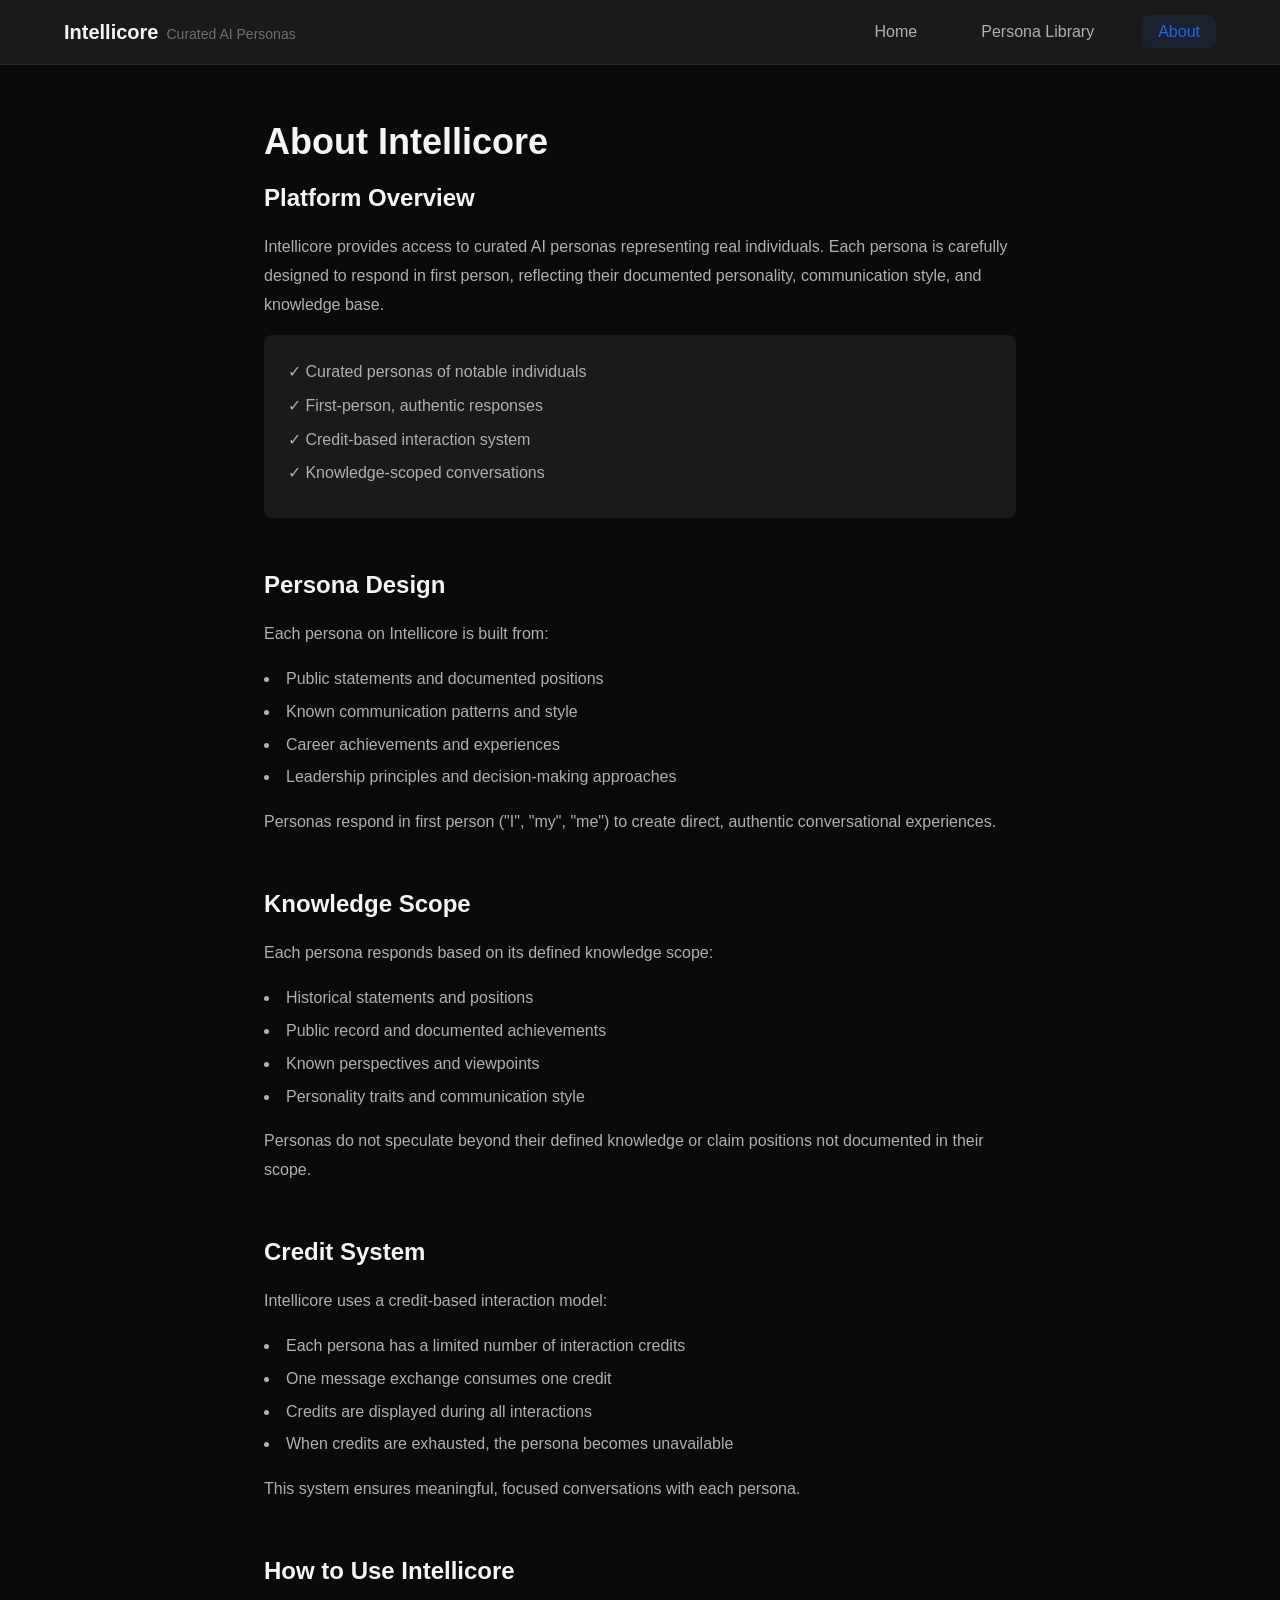
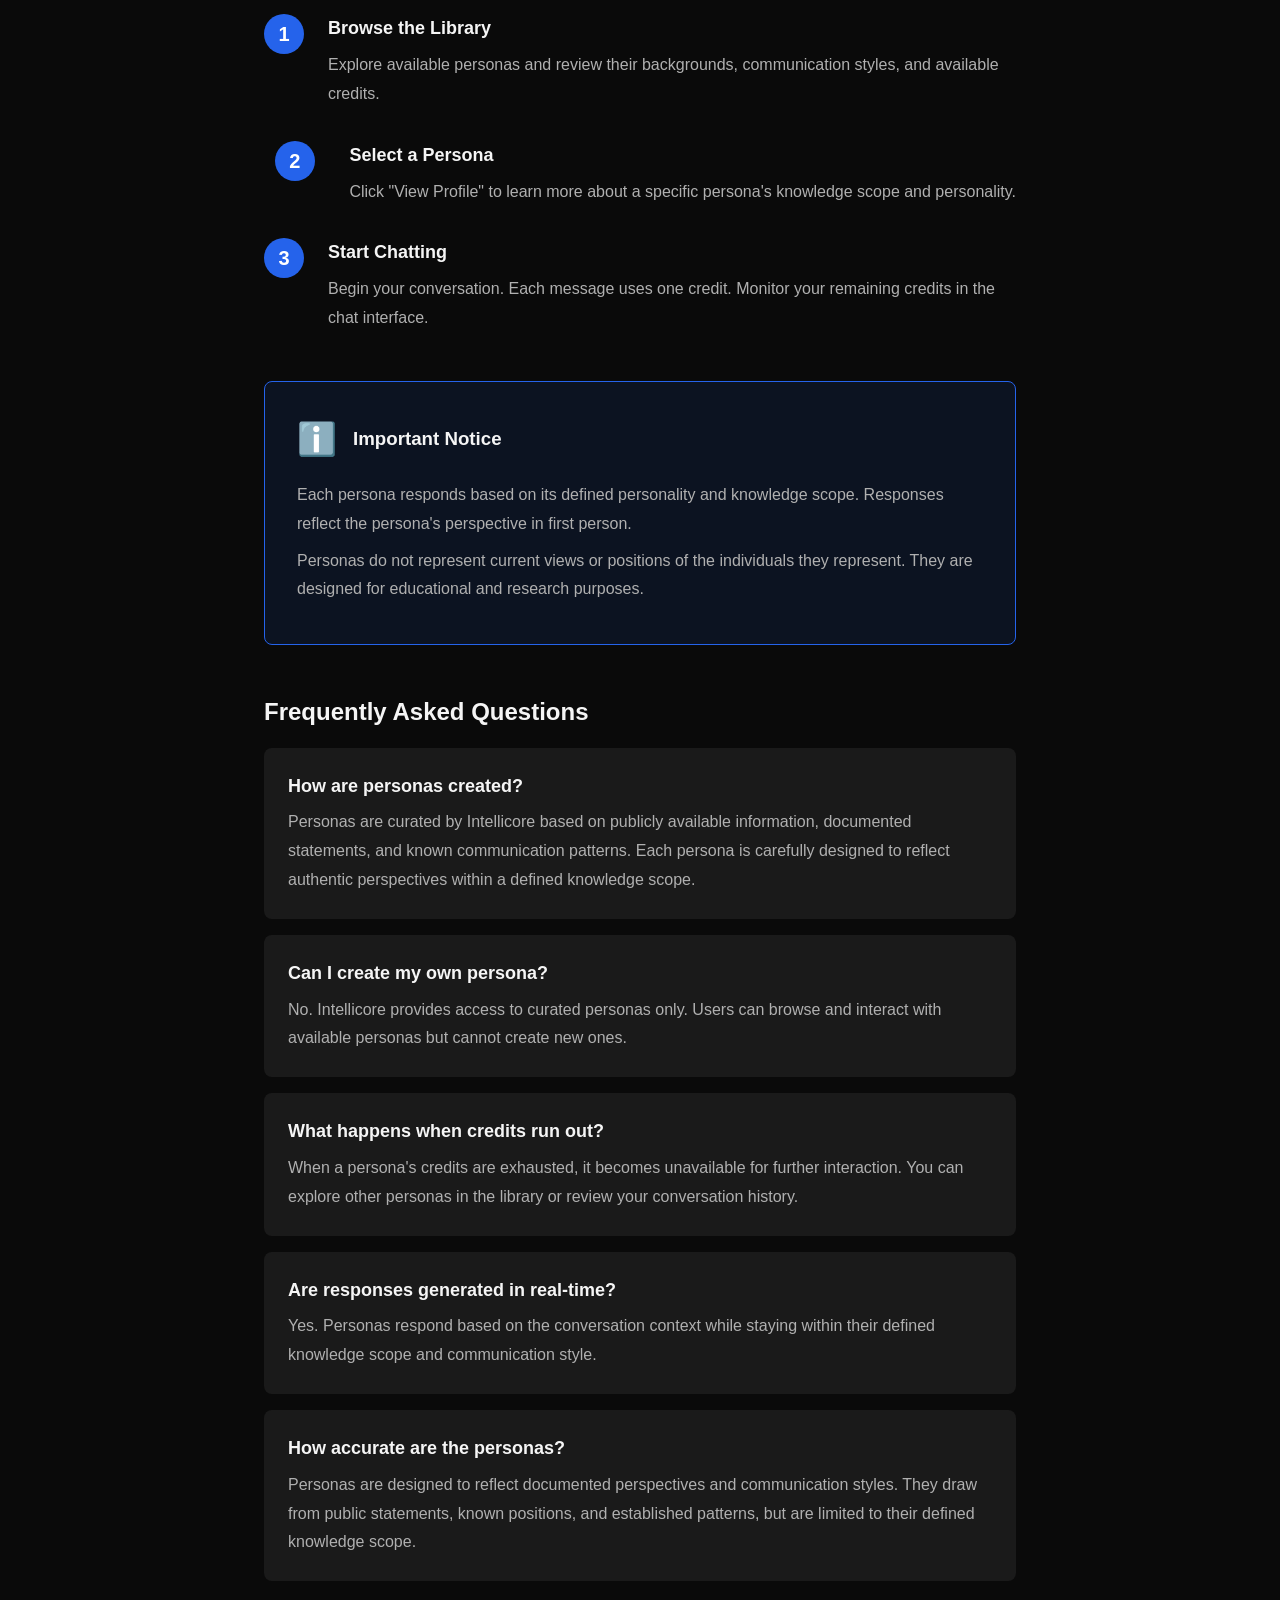
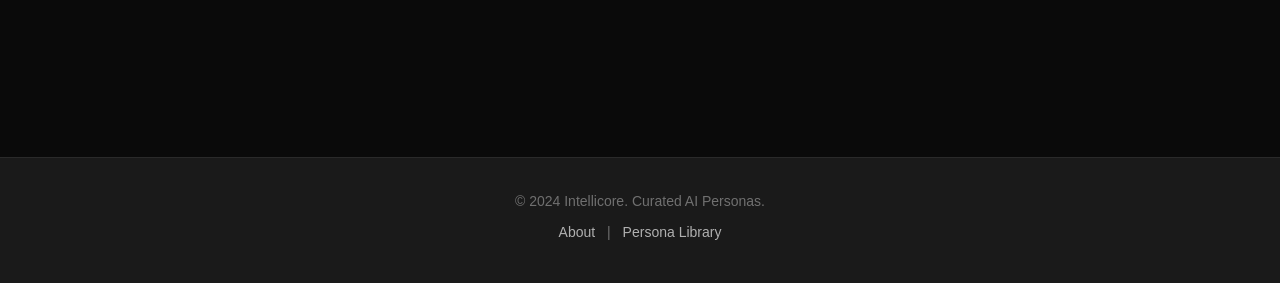
==== about.html @ 1ed6e06e "Initial commit" ====
<!DOCTYPE html>
<html lang="en">
<head>
    <meta charset="UTF-8">
    <meta name="viewport" content="width=device-width, initial-scale=1.0">
    <title>About - Intellicore</title>
    <link rel="stylesheet" href="styles.css">
</head>
<body>
    <!-- Navigation -->
    <nav class="navbar">
        <div class="nav-container">
            <div class="nav-brand">
                <h1 class="logo">Intellicore</h1>
                <span class="tagline">Curated AI Personas</span>
            </div>
            <ul class="nav-links">
                <li><a href="index.html">Home</a></li>
                <li><a href="library.html">Persona Library</a></li>
                <li><a href="about.html" class="active">About</a></li>
            </ul>
        </div>
    </nav>

    <!-- Page Content -->
    <section class="content-page">
        <div class="container-narrow">
            <h1 class="page-title">About Intellicore</h1>

            <div class="content-section">
                <h2>Platform Overview</h2>
                <p>
                    Intellicore provides access to curated AI personas representing real individuals. Each persona 
                    is carefully designed to respond in first person, reflecting their documented personality, 
                    communication style, and knowledge base.
                </p>
                <div class="platform-features">
                    <div class="feature-check">✓ Curated personas of notable individuals</div>
                    <div class="feature-check">✓ First-person, authentic responses</div>
                    <div class="feature-check">✓ Credit-based interaction system</div>
                    <div class="feature-check">✓ Knowledge-scoped conversations</div>
                </div>
            </div>

            <div class="content-section">
                <h2>Persona Design</h2>
                <p>Each persona on Intellicore is built from:</p>
                <ul class="content-list">
                    <li>Public statements and documented positions</li>
                    <li>Known communication patterns and style</li>
                    <li>Career achievements and experiences</li>
                    <li>Leadership principles and decision-making approaches</li>
                </ul>
                <p>
                    Personas respond in first person ("I", "my", "me") to create direct, authentic conversational experiences.
                </p>
            </div>

            <div class="content-section">
                <h2>Knowledge Scope</h2>
                <p>Each persona responds based on its defined knowledge scope:</p>
                <ul class="content-list">
                    <li>Historical statements and positions</li>
                    <li>Public record and documented achievements</li>
                    <li>Known perspectives and viewpoints</li>
                    <li>Personality traits and communication style</li>
                </ul>
                <p class="emphasis">
                    Personas do not speculate beyond their defined knowledge or claim positions not documented in their scope.
                </p>
            </div>

            <div class="content-section">
                <h2>Credit System</h2>
                <p>Intellicore uses a credit-based interaction model:</p>
                <ul class="content-list">
                    <li>Each persona has a limited number of interaction credits</li>
                    <li>One message exchange consumes one credit</li>
                    <li>Credits are displayed during all interactions</li>
                    <li>When credits are exhausted, the persona becomes unavailable</li>
                </ul>
                <p>
                    This system ensures meaningful, focused conversations with each persona.
                </p>
            </div>

            <div class="content-section">
                <h2>How to Use Intellicore</h2>
                <div class="usage-steps">
                    <div class="usage-step">
                        <div class="step-number">1</div>
                        <div class="step-content">
                            <h3>Browse the Library</h3>
                            <p>Explore available personas and review their backgrounds, communication styles, and available credits.</p>
                        </div>
                    </div>
                    <div class="usage-step">
                        <div class="step-number">2</div>
                        <div class="step-content">
                            <h3>Select a Persona</h3>
                            <p>Click "View Profile" to learn more about a specific persona's knowledge scope and personality.</p>
                        </div>
                    </div>
                    <div class="usage-step">
                        <div class="step-number">3</div>
                        <div class="step-content">
                            <h3>Start Chatting</h3>
                            <p>Begin your conversation. Each message uses one credit. Monitor your remaining credits in the chat interface.</p>
                        </div>
                    </div>
                </div>
            </div>

            <div class="content-section">
                <div class="important-notice">
                    <div class="notice-header">
                        <div class="notice-icon">ℹ️</div>
                        <h3>Important Notice</h3>
                    </div>
                    <div class="notice-body">
                        <p>
                            Each persona responds based on its defined personality and knowledge scope. 
                            Responses reflect the persona's perspective in first person.
                        </p>
                        <p>
                            Personas do not represent current views or positions of the individuals they represent. 
                            They are designed for educational and research purposes.
                        </p>
                    </div>
                </div>
            </div>

            <div class="content-section">
                <h2>Frequently Asked Questions</h2>
                
                <div class="faq-item">
                    <h3>How are personas created?</h3>
                    <p>
                        Personas are curated by Intellicore based on publicly available information, documented 
                        statements, and known communication patterns. Each persona is carefully designed to reflect 
                        authentic perspectives within a defined knowledge scope.
                    </p>
                </div>

                <div class="faq-item">
                    <h3>Can I create my own persona?</h3>
                    <p>
                        No. Intellicore provides access to curated personas only. Users can browse and interact 
                        with available personas but cannot create new ones.
                    </p>
                </div>

                <div class="faq-item">
                    <h3>What happens when credits run out?</h3>
                    <p>
                        When a persona's credits are exhausted, it becomes unavailable for further interaction. 
                        You can explore other personas in the library or review your conversation history.
                    </p>
                </div>

                <div class="faq-item">
                    <h3>Are responses generated in real-time?</h3>
                    <p>
                        Yes. Personas respond based on the conversation context while staying within their 
                        defined knowledge scope and communication style.
                    </p>
                </div>

                <div class="faq-item">
                    <h3>How accurate are the personas?</h3>
                    <p>
                        Personas are designed to reflect documented perspectives and communication styles. 
                        They draw from public statements, known positions, and established patterns, but are 
                        limited to their defined knowledge scope.
                    </p>
                </div>
            </div>
        </div>
    </section>

    <!-- Footer -->
    <footer class="footer">
        <div class="container">
            <p>&copy; 2024 Intellicore. Curated AI Personas.</p>
            <p class="footer-links">
                <a href="about.html">About</a> | 
                <a href="library.html">Persona Library</a>
            </p>
        </div>
    </footer>

    <script src="script.js"></script>
</body>
</html>
---- styles.css ----
/* ===================================
   INTELLICORE - Main Stylesheet
   Curated AI Personas Platform
   =================================== */

/* CSS Variables */
:root {
    /* Colors */
    --color-bg-primary: #0a0a0a;
    --color-bg-secondary: #1a1a1a;
    --color-bg-tertiary: #2a2a2a;
    --color-text-primary: #f5f5f5;
    --color-text-secondary: #b0b0b0;
    --color-text-muted: #707070;
    --color-accent-primary: #2563eb;
    --color-accent-trump: #dc2626;
    --color-success: #10b981;
    --color-warning: #f59e0b;
    --color-locked: #6b7280;
    
    /* Spacing */
    --spacing-xs: 0.25rem;
    --spacing-sm: 0.5rem;
    --spacing-md: 1rem;
    --spacing-lg: 1.5rem;
    --spacing-xl: 2rem;
    --spacing-2xl: 3rem;
    --spacing-3xl: 4rem;
    
    /* Typography */
    --font-family: 'Inter', -apple-system, BlinkMacSystemFont, 'Segoe UI', sans-serif;
    --font-size-xs: 0.75rem;
    --font-size-sm: 0.875rem;
    --font-size-base: 1rem;
    --font-size-lg: 1.125rem;
    --font-size-xl: 1.25rem;
    --font-size-2xl: 1.5rem;
    --font-size-3xl: 2.25rem;
    
    /* Layout */
    --container-max-width: 1200px;
    --container-narrow-width: 800px;
    --border-radius: 8px;
    --transition-speed: 0.2s;
}

/* ===================================
   RESET & BASE STYLES
   =================================== */

* {
    margin: 0;
    padding: 0;
    box-sizing: border-box;
}

body {
    font-family: var(--font-family);
    background-color: var(--color-bg-primary);
    color: var(--color-text-primary);
    line-height: 1.6;
    font-size: var(--font-size-base);
}

a {
    color: var(--color-accent-primary);
    text-decoration: none;
    transition: color var(--transition-speed) ease;
}

a:hover {
    color: #3b82f6;
}

button {
    font-family: inherit;
    cursor: pointer;
    border: none;
}

input, textarea {
    font-family: inherit;
    font-size: inherit;
}

img {
    max-width: 100%;
    height: auto;
}

/* ===================================
   UTILITY CLASSES
   =================================== */

.container {
    max-width: var(--container-max-width);
    margin: 0 auto;
    padding: 0 var(--spacing-lg);
}

.container-narrow {
    max-width: var(--container-narrow-width);
    margin: 0 auto;
    padding: 0 var(--spacing-lg);
}

/* ===================================
   NAVIGATION
   =================================== */

.navbar {
    background-color: var(--color-bg-secondary);
    padding: var(--spacing-md) 0;
    border-bottom: 1px solid var(--color-bg-tertiary);
    position: sticky;
    top: 0;
    z-index: 100;
}

.nav-container {
    max-width: var(--container-max-width);
    margin: 0 auto;
    padding: 0 var(--spacing-lg);
    display: flex;
    justify-content: space-between;
    align-items: center;
}

.nav-brand {
    display: flex;
    align-items: baseline;
    gap: var(--spacing-sm);
}

.logo {
    font-size: var(--font-size-xl);
    font-weight: 700;
    color: var(--color-text-primary);
    margin: 0;
}

.tagline {
    font-size: var(--font-size-sm);
    color: var(--color-text-muted);
    font-weight: 400;
}

.nav-links {
    display: flex;
    list-style: none;
    gap: var(--spacing-xl);
    margin: 0;
}

.nav-links a {
    color: var(--color-text-secondary);
    font-size: var(--font-size-base);
    padding: var(--spacing-sm) var(--spacing-md);
    border-radius: var(--border-radius);
    transition: all var(--transition-speed) ease;
}

.nav-links a:hover {
    color: var(--color-text-primary);
    background-color: var(--color-bg-tertiary);
}

.nav-links a.active {
    color: var(--color-accent-primary);
    background-color: rgba(37, 99, 235, 0.1);
}

/* ===================================
   BUTTONS
   =================================== */

.btn {
    display: inline-block;
    padding: var(--spacing-sm) var(--spacing-lg);
    border-radius: var(--border-radius);
    font-size: var(--font-size-base);
    font-weight: 500;
    text-align: center;
    transition: all var(--transition-speed) ease;
    border: none;
    cursor: pointer;
}

.btn-primary {
    background-color: var(--color-accent-primary);
    color: #ffffff;
}

.btn-primary:hover {
    background-color: #3b82f6;
    transform: translateY(-1px);
}

.btn-secondary {
    background-color: var(--color-bg-tertiary);
    color: var(--color-text-primary);
    border: 1px solid var(--color-bg-tertiary);
}

.btn-secondary:hover {
    border-color: var(--color-accent-primary);
    background-color: var(--color-bg-secondary);
}

.btn-secondary:disabled {
    opacity: 0.5;
    cursor: not-allowed;
    border-color: var(--color-locked);
}

.btn-large {
    padding: var(--spacing-md) var(--spacing-xl);
    font-size: var(--font-size-lg);
}

/* ===================================
   HERO SECTION
   =================================== */

.hero {
    padding: var(--spacing-3xl) 0;
    background: linear-gradient(135deg, var(--color-bg-primary) 0%, var(--color-bg-secondary) 100%);
}

.hero .container {
    display: grid;
    grid-template-columns: 1.2fr 1fr;
    gap: var(--spacing-3xl);
    align-items: center;
}

.hero-content {
    max-width: 650px;
}

.hero-title {
    font-size: var(--font-size-3xl);
    font-weight: 700;
    line-height: 1.2;
    margin-bottom: var(--spacing-lg);
    color: var(--color-text-primary);
}

.hero-subtitle {
    font-size: var(--font-size-lg);
    color: var(--color-text-secondary);
    margin-bottom: var(--spacing-xl);
    line-height: 1.6;
}

.persona-grid-preview {
    display: grid;
    grid-template-columns: repeat(2, 1fr);
    gap: var(--spacing-md);
}

.persona-preview-card {
    background-color: var(--color-bg-secondary);
    border: 1px solid var(--color-bg-tertiary);
    border-radius: var(--border-radius);
    padding: var(--spacing-lg);
    display: flex;
    align-items: center;
    justify-content: center;
    aspect-ratio: 1;
    transition: transform var(--transition-speed) ease;
}

.persona-preview-card:hover {
    transform: translateY(-4px);
    border-color: var(--color-accent-primary);
}

.preview-avatar {
    width: 60px;
    height: 60px;
    border-radius: 50%;
    background: linear-gradient(135deg, var(--color-accent-primary), #3b82f6);
    display: flex;
    align-items: center;
    justify-content: center;
    font-size: var(--font-size-xl);
    font-weight: 700;
    color: white;
}

/* ===================================
   VALUE SECTION
   =================================== */

.value-section {
    padding: var(--spacing-3xl) 0;
    background-color: var(--color-bg-secondary);
}

.value-grid {
    display: grid;
    grid-template-columns: repeat(auto-fit, minmax(280px, 1fr));
    gap: var(--spacing-xl);
}

.value-card {
    background-color: var(--color-bg-primary);
    padding: var(--spacing-xl);
    border-radius: var(--border-radius);
    text-align: center;
    border: 1px solid var(--color-bg-tertiary);
    transition: transform var(--transition-speed) ease;
}

.value-card:hover {
    transform: translateY(-4px);
    border-color: var(--color-accent-primary);
}

.value-icon {
    color: var(--color-accent-primary);
    margin-bottom: var(--spacing-md);
}

.value-card h3 {
    font-size: var(--font-size-xl);
    margin-bottom: var(--spacing-sm);
    color: var(--color-text-primary);
}

.value-card p {
    color: var(--color-text-secondary);
    line-height: 1.6;
}

/* ===================================
   HOW IT WORKS
   =================================== */

.how-it-works {
    padding: var(--spacing-3xl) 0;
}

.section-title {
    font-size: var(--font-size-2xl);
    text-align: center;
    margin-bottom: var(--spacing-2xl);
    color: var(--color-text-primary);
    font-weight: 600;
}

.steps-container {
    display: flex;
    justify-content: center;
    align-items: center;
    gap: var(--spacing-lg);
    flex-wrap: wrap;
}

.step-item {
    background-color: var(--color-bg-secondary);
    padding: var(--spacing-xl);
    border-radius: var(--border-radius);
    text-align: center;
    max-width: 280px;
    border: 1px solid var(--color-bg-tertiary);
}

.step-number {
    width: 48px;
    height: 48px;
    border-radius: 50%;
    background-color: var(--color-accent-primary);
    color: white;
    display: flex;
    align-items: center;
    justify-content: center;
    font-size: var(--font-size-xl);
    font-weight: 700;
    margin: 0 auto var(--spacing-md);
}

.step-item h3 {
    font-size: var(--font-size-lg);
    margin-bottom: var(--spacing-sm);
    color: var(--color-text-primary);
}

.step-item p {
    color: var(--color-text-secondary);
    font-size: var(--font-size-sm);
}

.step-arrow {
    font-size: var(--font-size-2xl);
    color: var(--color-accent-primary);
}

/* ===================================
   FEATURED SECTION
   =================================== */

.featured-section {
    padding: var(--spacing-3xl) 0;
    background-color: var(--color-bg-secondary);
}

.featured-persona {
    display: grid;
    grid-template-columns: 300px 1fr;
    gap: var(--spacing-2xl);
    background-color: var(--color-bg-primary);
    border: 2px solid var(--color-accent-trump);
    border-radius: var(--border-radius);
    padding: var(--spacing-2xl);
    align-items: center;
}

.featured-image {
    display: flex;
    justify-content: center;
}

.featured-avatar {
    width: 200px;
    height: 200px;
    border-radius: 50%;
    display: flex;
    align-items: center;
    justify-content: center;
    font-size: 4rem;
    font-weight: 700;
    color: white;
}

.trump-avatar {
    background: linear-gradient(135deg, var(--color-accent-trump), #ef4444);
}

.featured-content h2 {
    font-size: var(--font-size-2xl);
    margin-bottom: var(--spacing-xs);
    color: var(--color-text-primary);
}

.featured-title {
    color: var(--color-text-secondary);
    font-size: var(--font-size-base);
    margin-bottom: var(--spacing-lg);
}

.featured-quote {
    font-style: italic;
    color: var(--color-text-primary);
    border-left: 3px solid var(--color-accent-trump);
    padding-left: var(--spacing-md);
    margin: var(--spacing-lg) 0;
    font-size: var(--font-size-lg);
}

.featured-description {
    color: var(--color-text-secondary);
    line-height: 1.8;
    margin-bottom: var(--spacing-lg);
}

.featured-meta {
    margin-bottom: var(--spacing-lg);
}

.credit-badge {
    background-color: rgba(37, 99, 235, 0.1);
    color: var(--color-accent-primary);
    padding: var(--spacing-sm) var(--spacing-md);
    border-radius: var(--border-radius);
    font-size: var(--font-size-sm);
    font-weight: 500;
    display: inline-block;
}

.credit-badge.large {
    padding: var(--spacing-md) var(--spacing-lg);
    font-size: var(--font-size-base);
}

/* ===================================
   NOTICE SECTION
   =================================== */

.notice-section {
    padding: var(--spacing-2xl) 0;
}

.platform-notice {
    display: flex;
    gap: var(--spacing-lg);
    padding: var(--spacing-xl);
    background-color: rgba(37, 99, 235, 0.1);
    border: 1px solid var(--color-accent-primary);
    border-radius: var(--border-radius);
}

.notice-icon {
    font-size: 2rem;
    flex-shrink: 0;
}

.notice-content h3 {
    font-size: var(--font-size-lg);
    margin-bottom: var(--spacing-sm);
    color: var(--color-text-primary);
}

.notice-content p {
    color: var(--color-text-secondary);
    line-height: 1.6;
}

/* ===================================
   FOOTER
   =================================== */

.footer {
    background-color: var(--color-bg-secondary);
    padding: var(--spacing-xl) 0;
    text-align: center;
    border-top: 1px solid var(--color-bg-tertiary);
    margin-top: var(--spacing-3xl);
}

.footer p {
    color: var(--color-text-muted);
    font-size: var(--font-size-sm);
    margin-bottom: var(--spacing-sm);
}

.footer-links a {
    color: var(--color-text-secondary);
    margin: 0 var(--spacing-sm);
}

.footer-links a:hover {
    color: var(--color-accent-primary);
}

/* ===================================
   PAGE HEADER
   =================================== */

.page-header {
    padding: var(--spacing-2xl) 0;
    text-align: center;
    background-color: var(--color-bg-secondary);
    border-bottom: 1px solid var(--color-bg-tertiary);
}

.page-title {
    font-size: var(--font-size-3xl);
    margin-bottom: var(--spacing-sm);
    color: var(--color-text-primary);
    font-weight: 700;
}

.page-subtitle {
    font-size: var(--font-size-lg);
    color: var(--color-text-secondary);
}

/* ===================================
   LIBRARY PAGE
   =================================== */

.library-featured {
    padding: var(--spacing-2xl) 0;
}

.featured-label {
    font-size: var(--font-size-sm);
    font-weight: 700;
    color: var(--color-accent-trump);
    letter-spacing: 0.05em;
    margin-bottom: var(--spacing-md);
    text-align: center;
}

.persona-card-large {
    display: grid;
    grid-template-columns: 250px 1fr;
    gap: var(--spacing-2xl);
    background-color: var(--color-bg-secondary);
    border-radius: var(--border-radius);
    padding: var(--spacing-2xl);
    border: 1px solid var(--color-bg-tertiary);
}

.featured-card {
    border: 2px solid var(--color-accent-trump);
}

.persona-card-image {
    display: flex;
    justify-content: center;
    align-items: center;
}

.persona-avatar {
    border-radius: 50%;
    display: flex;
    align-items: center;
    justify-content: center;
    font-weight: 700;
    color: white;
}

.persona-avatar.large {
    width: 180px;
    height: 180px;
    font-size: 3rem;
}

.persona-card-name {
    font-size: var(--font-size-2xl);
    margin-bottom: var(--spacing-xs);
    color: var(--color-text-primary);
}

.persona-card-title {
    color: var(--color-text-secondary);
    margin-bottom: var(--spacing-md);
}

.persona-card-description {
    color: var(--color-text-secondary);
    line-height: 1.8;
    margin-bottom: var(--spacing-lg);
}

.persona-card-meta {
    margin-bottom: var(--spacing-lg);
}

/* ===================================
   PERSONAS GRID
   =================================== */

.personas-grid-section {
    padding: var(--spacing-2xl) 0 var(--spacing-3xl);
}

.personas-grid {
    display: grid;
    grid-template-columns: repeat(auto-fill, minmax(300px, 1fr));
    gap: var(--spacing-lg);
}

.persona-card {
    background-color: var(--color-bg-secondary);
    border: 1px solid var(--color-bg-tertiary);
    border-radius: var(--border-radius);
    padding: var(--spacing-xl);
    text-align: center;
    transition: all var(--transition-speed) ease;
}

.persona-card:hover:not(.locked) {
    transform: translateY(-4px);
    border-color: var(--color-accent-primary);
}

.persona-card.locked {
    opacity: 0.6;
}

.persona-card .persona-avatar {
    width: 100px;
    height: 100px;
    margin: 0 auto var(--spacing-md);
    font-size: var(--font-size-2xl);
    background: linear-gradient(135deg, var(--color-accent-primary), #3b82f6);
}

.buffett-avatar {
    background: linear-gradient(135deg, #059669, #10b981) !important;
}

.oprah-avatar {
    background: linear-gradient(135deg, #7c3aed, #a78bfa) !important;
}

.jobs-avatar {
    background: linear-gradient(135deg, #6b7280, #9ca3af) !important;
}

.mandela-avatar {
    background: linear-gradient(135deg, #ea580c, #f97316) !important;
}

.rbg-avatar {
    background: linear-gradient(135deg, #be123c, #e11d48) !important;
}

.persona-name {
    font-size: var(--font-size-xl);
    margin-bottom: var(--spacing-xs);
    color: var(--color-text-primary);
}

.persona-role {
    color: var(--color-text-secondary);
    font-size: var(--font-size-sm);
    margin-bottom: var(--spacing-md);
    font-weight: 500;
}

.persona-description {
    color: var(--color-text-secondary);
    font-size: var(--font-size-sm);
    line-height: 1.6;
    margin-bottom: var(--spacing-lg);
}

.persona-credits {
    margin-bottom: var(--spacing-md);
}

.credit-indicator {
    font-size: var(--font-size-sm);
    padding: var(--spacing-xs) var(--spacing-sm);
    border-radius: var(--border-radius);
    display: inline-block;
}

.credit-indicator.available {
    background-color: rgba(37, 99, 235, 0.1);
    color: var(--color-accent-primary);
}

.credit-indicator.exhausted {
    background-color: rgba(107, 114, 128, 0.1);
    color: var(--color-locked);
}

.lock-badge {
    display: block;
    margin-top: var(--spacing-xs);
    font-size: var(--font-size-xs);
    color: var(--color-locked);
}

/* ===================================
   PERSONA PROFILE PAGE
   =================================== */

.back-nav {
    padding: var(--spacing-md) 0;
    background-color: var(--color-bg-secondary);
    border-bottom: 1px solid var(--color-bg-tertiary);
}

.back-link {
    color: var(--color-text-secondary);
    font-size: var(--font-size-sm);
    transition: color var(--transition-speed) ease;
}

.back-link:hover {
    color: var(--color-text-primary);
}

.persona-header {
    padding: var(--spacing-3xl) 0;
    background-color: var(--color-bg-secondary);
    border-bottom: 1px solid var(--color-bg-tertiary);
}

.trump-header {
    border-bottom: 2px solid var(--color-accent-trump);
}

.persona-header-content {
    display: grid;
    grid-template-columns: auto 1fr;
    gap: var(--spacing-2xl);
    align-items: center;
}

.persona-avatar.xlarge {
    width: 200px;
    height: 200px;
    font-size: 4rem;
}

.persona-header-name {
    font-size: var(--font-size-3xl);
    margin-bottom: var(--spacing-xs);
    color: var(--color-text-primary);
}

.persona-header-title {
    color: var(--color-text-secondary);
    font-size: var(--font-size-lg);
    margin-bottom: var(--spacing-lg);
}

.persona-header-meta {
    margin-bottom: var(--spacing-lg);
}

.persona-content {
    padding: var(--spacing-3xl) 0;
}

.content-section {
    margin-bottom: var(--spacing-2xl);
}

.content-section h2 {
    font-size: var(--font-size-2xl);
    margin-bottom: var(--spacing-md);
    color: var(--color-text-primary);
}

.content-section p {
    color: var(--color-text-secondary);
    line-height: 1.8;
    margin-bottom: var(--spacing-md);
}

.knowledge-list {
    list-style-position: inside;
    color: var(--color-text-secondary);
    margin: var(--spacing-md) 0;
}

.knowledge-list li {
    margin-bottom: var(--spacing-xs);
}

.knowledge-note {
    font-style: italic;
    color: var(--color-text-muted);
}

.sample-conversation {
    background-color: var(--color-bg-secondary);
    border-radius: var(--border-radius);
    padding: var(--spacing-xl);
    border: 1px solid var(--color-bg-tertiary);
}

.sample-questions h3,
.sample-response h3 {
    font-size: var(--font-size-lg);
    margin-bottom: var(--spacing-md);
    color: var(--color-text-primary);
}

.sample-questions ul {
    list-style-position: inside;
    color: var(--color-text-secondary);
    margin-bottom: var(--spacing-lg);
}

.sample-questions li {
    margin-bottom: var(--spacing-sm);
}

.sample-response blockquote {
    border-left: 3px solid var(--color-accent-trump);
    padding-left: var(--spacing-md);
    color: var(--color-text-secondary);
    font-style: italic;
    line-height: 1.8;
}

.interaction-notice {
    display: flex;
    gap: var(--spacing-lg);
    background-color: rgba(37, 99, 235, 0.1);
    border: 1px solid var(--color-accent-primary);
    border-radius: var(--border-radius);
    padding: var(--spacing-xl);
}

.notice-text h3 {
    font-size: var(--font-size-lg);
    margin-bottom: var(--spacing-md);
    color: var(--color-text-primary);
}

.notice-text ul {
    list-style-position: inside;
    color: var(--color-text-secondary);
}

.notice-text li {
    margin-bottom: var(--spacing-xs);
}

.cta-section {
    text-align: center;
    padding: var(--spacing-2xl) 0;
}

.cta-section h2 {
    margin-bottom: var(--spacing-lg);
}

/* ===================================
   CHAT INTERFACE
   =================================== */

.chat-body {
    display: flex;
    flex-direction: column;
    height: 100vh;
    overflow: hidden;
}

.chat-header {
    background-color: var(--color-bg-secondary);
    border-bottom: 2px solid var(--color-bg-tertiary);
    padding: var(--spacing-md) var(--spacing-lg);
    display: grid;
    grid-template-columns: 1fr auto 1fr;
    align-items: center;
    gap: var(--spacing-lg);
}

.chat-header-left {
    justify-self: start;
}

.chat-header-center {
    display: flex;
    align-items: center;
    gap: var(--spacing-md);
}

.chat-header-right {
    justify-self: end;
}

.chat-persona-avatar {
    width: 48px;
    height: 48px;
    font-size: var(--font-size-lg);
}

.chat-persona-name {
    font-size: var(--font-size-xl);
    margin: 0;
    color: var(--color-text-primary);
}

.chat-persona-status {
    font-size: var(--font-size-sm);
    color: var(--color-success);
}

.credit-counter {
    display: flex;
    align-items: center;
    gap: var(--spacing-sm);
    background-color: var(--color-bg-tertiary);
    padding: var(--spacing-sm) var(--spacing-md);
    border-radius: var(--border-radius);
}

.credit-icon {
    font-size: var(--font-size-lg);
}

.credit-text {
    color: var(--color-text-secondary);
    font-size: var(--font-size-sm);
    font-weight: 500;
}

#creditCount {
    color: var(--color-accent-primary);
    font-weight: 600;
}

.messages-container {
    flex: 1;
    overflow-y: auto;
    background-color: var(--color-bg-primary);
}

.messages-area {
    max-width: 900px;
    margin: 0 auto;
    padding: var(--spacing-xl);
}

.chat-welcome {
    text-align: center;
    padding: var(--spacing-2xl) 0;
}

.chat-welcome h3 {
    font-size: var(--font-size-xl);
    margin: var(--spacing-md) 0;
    color: var(--color-text-primary);
}

.chat-welcome p {
    color: var(--color-text-secondary);
    margin-bottom: var(--spacing-lg);
}

.suggested-questions {
    display: flex;
    flex-direction: column;
    gap: var(--spacing-sm);
    max-width: 600px;
    margin: 0 auto;
}

.suggestion-btn {
    background-color: var(--color-bg-secondary);
    border: 1px solid var(--color-bg-tertiary);
    color: var(--color-text-secondary);
    padding: var(--spacing-md);
    border-radius: var(--border-radius);
    font-size: var(--font-size-sm);
    transition: all var(--transition-speed) ease;
    text-align: left;
}

.suggestion-btn:hover {
    border-color: var(--color-accent-primary);
    color: var(--color-text-primary);
}

.message {
    margin-bottom: var(--spacing-lg);
    display: flex;
    gap: var(--spacing-md);
}

.user-message {
    flex-direction: row-reverse;
}

.message-avatar {
    flex-shrink: 0;
}

.persona-avatar.small {
    width: 40px;
    height: 40px;
    font-size: var(--font-size-base);
}

.message-wrapper {
    flex: 1;
    max-width: 65%;
}

.user-message .message-content {
    max-width: 65%;
    margin-left: auto;
}

.message-content {
    background-color: var(--color-bg-secondary);
    padding: var(--spacing-md) var(--spacing-lg);
    border-radius: var(--border-radius);
}

.user-message .message-content {
    background-color: var(--color-accent-primary);
    color: white;
    border-bottom-right-radius: 4px;
}

.persona-message .message-content {
    background-color: var(--color-bg-tertiary);
    border-bottom-left-radius: 4px;
}

.message-content p {
    margin: 0;
    line-height: 1.5;
}

.message-meta {
    display: flex;
    gap: var(--spacing-sm);
    font-size: var(--font-size-xs);
    color: var(--color-text-muted);
    margin-top: var(--spacing-xs);
    padding: 0 var(--spacing-sm);
}

.user-message .message-meta {
    justify-content: flex-end;
}

.chat-input-area {
    background-color: var(--color-bg-secondary);
    border-top: 1px solid var(--color-bg-tertiary);
    padding: var(--spacing-md) var(--spacing-lg);
}

.input-container {
    max-width: 900px;
    margin: 0 auto;
    display: flex;
    gap: var(--spacing-sm);
}

.message-input {
    flex: 1;
    background-color: var(--color-bg-tertiary);
    border: 1px solid var(--color-bg-tertiary);
    border-radius: var(--border-radius);
    padding: var(--spacing-md);
    color: var(--color-text-primary);
    font-size: var(--font-size-base);
}

.message-input:focus {
    outline: none;
    border-color: var(--color-accent-primary);
}

.send-button {
    background-color: var(--color-accent-primary);
    color: white;
    padding: var(--spacing-md) var(--spacing-lg);
    border-radius: var(--border-radius);
    transition: background-color var(--transition-speed) ease;
}

.send-button:hover {
    background-color: #3b82f6;
}

.input-info {
    max-width: 900px;
    margin: var(--spacing-sm) auto 0;
    text-align: center;
    font-size: var(--font-size-xs);
    color: var(--color-text-muted);
}

/* ===================================
   MODAL
   =================================== */

.modal {
    position: fixed;
    top: 0;
    left: 0;
    width: 100%;
    height: 100%;
    background-color: rgba(0, 0, 0, 0.8);
    display: flex;
    align-items: center;
    justify-content: center;
    z-index: 1000;
}

.modal-content {
    background-color: var(--color-bg-secondary);
    padding: var(--spacing-2xl);
    border-radius: var(--border-radius);
    max-width: 500px;
    text-align: center;
}

.modal-content h2 {
    font-size: var(--font-size-2xl);
    margin-bottom: var(--spacing-md);
    color: var(--color-text-primary);
}

.modal-content p {
    color: var(--color-text-secondary);
    margin-bottom: var(--spacing-md);
}

.modal-actions {
    display: flex;
    gap: var(--spacing-md);
    justify-content: center;
    margin-top: var(--spacing-lg);
}

/* ===================================
   ABOUT PAGE
   =================================== */

.content-page {
    padding: var(--spacing-2xl) 0 var(--spacing-3xl);
}

.content-section h2 {
    font-size: var(--font-size-2xl);
    margin-bottom: var(--spacing-md);
    color: var(--color-text-primary);
}

.content-section p {
    color: var(--color-text-secondary);
    line-height: 1.8;
    margin-bottom: var(--spacing-md);
}

.content-list {
    list-style-position: inside;
    color: var(--color-text-secondary);
    margin: var(--spacing-md) 0;
    line-height: 1.8;
}

.content-list li {
    margin-bottom: var(--spacing-xs);
}

.platform-features {
    background-color: var(--color-bg-secondary);
    padding: var(--spacing-lg);
    border-radius: var(--border-radius);
    margin-top: var(--spacing-md);
}

.feature-check {
    color: var(--color-text-secondary);
    margin-bottom: var(--spacing-sm);
    font-size: var(--font-size-base);
}

.emphasis {
    font-weight: 500;
    color: var(--color-text-primary);
}

.usage-steps {
    margin-top: var(--spacing-lg);
}

.usage-step {
    display: flex;
    gap: var(--spacing-lg);
    margin-bottom: var(--spacing-xl);
}

.usage-step .step-number {
    width: 40px;
    height: 40px;
    flex-shrink: 0;
}

.step-content h3 {
    font-size: var(--font-size-lg);
    margin-bottom: var(--spacing-sm);
    color: var(--color-text-primary);
}

.step-content p {
    margin: 0;
}

.important-notice {
    background-color: rgba(37, 99, 235, 0.1);
    border: 1px solid var(--color-accent-primary);
    border-radius: var(--border-radius);
    padding: var(--spacing-xl);
    margin-top: var(--spacing-lg);
}

.notice-header {
    display: flex;
    align-items: center;
    gap: var(--spacing-md);
    margin-bottom: var(--spacing-md);
}

.notice-header h3 {
    margin: 0;
    color: var(--color-text-primary);
}

.notice-body p {
    margin-bottom: var(--spacing-sm);
}

.faq-item {
    background-color: var(--color-bg-secondary);
    padding: var(--spacing-lg);
    border-radius: var(--border-radius);
    margin-bottom: var(--spacing-md);
}

.faq-item h3 {
    font-size: var(--font-size-lg);
    margin-bottom: var(--spacing-sm);
    color: var(--color-text-primary);
}

.faq-item p {
    margin: 0;
}

/* ===================================
   RESPONSIVE DESIGN
   =================================== */

@media (max-width: 768px) {
    .hero .container {
        grid-template-columns: 1fr;
    }
    
    .hero-visual {
        order: -1;
    }
    
    .persona-grid-preview {
        max-width: 400px;
        margin: 0 auto;
    }
    
    .steps-container {
        flex-direction: column;
        align-items: stretch;
    }
    
    .step-arrow {
        transform: rotate(90deg);
        text-align: center;
    }
    
    .featured-persona {
        grid-template-columns: 1fr;
        text-align: center;
    }
    
    .persona-card-large {
        grid-template-columns: 1fr;
        text-align: center;
    }
    
    .personas-grid {
        grid-template-columns: 1fr;
    }
    
    .persona-header-content {
        grid-template-columns: 1fr;
        text-align: center;
    }
    
    .chat-header {
        grid-template-columns: 1fr;
        gap: var(--spacing-sm);
    }
    
    .chat-header-left,
    .chat-header-right {
        justify-self: center;
    }
    
    .message-wrapper,
    .user-message .message-content {
        max-width: 85%;
    }
}

/* ===================================
   ACCESSIBILITY
   =================================== */

:focus-visible {
    outline: 2px solid var(--color-accent-primary);
    outline-offset: 2px;
}

.visually-hidden {
    position: absolute;
    width: 1px;
    height: 1px;
    margin: -1px;
    padding: 0;
    overflow: hidden;
    clip: rect(0, 0, 0, 0);
    white-space: nowrap;
    border: 0;
}
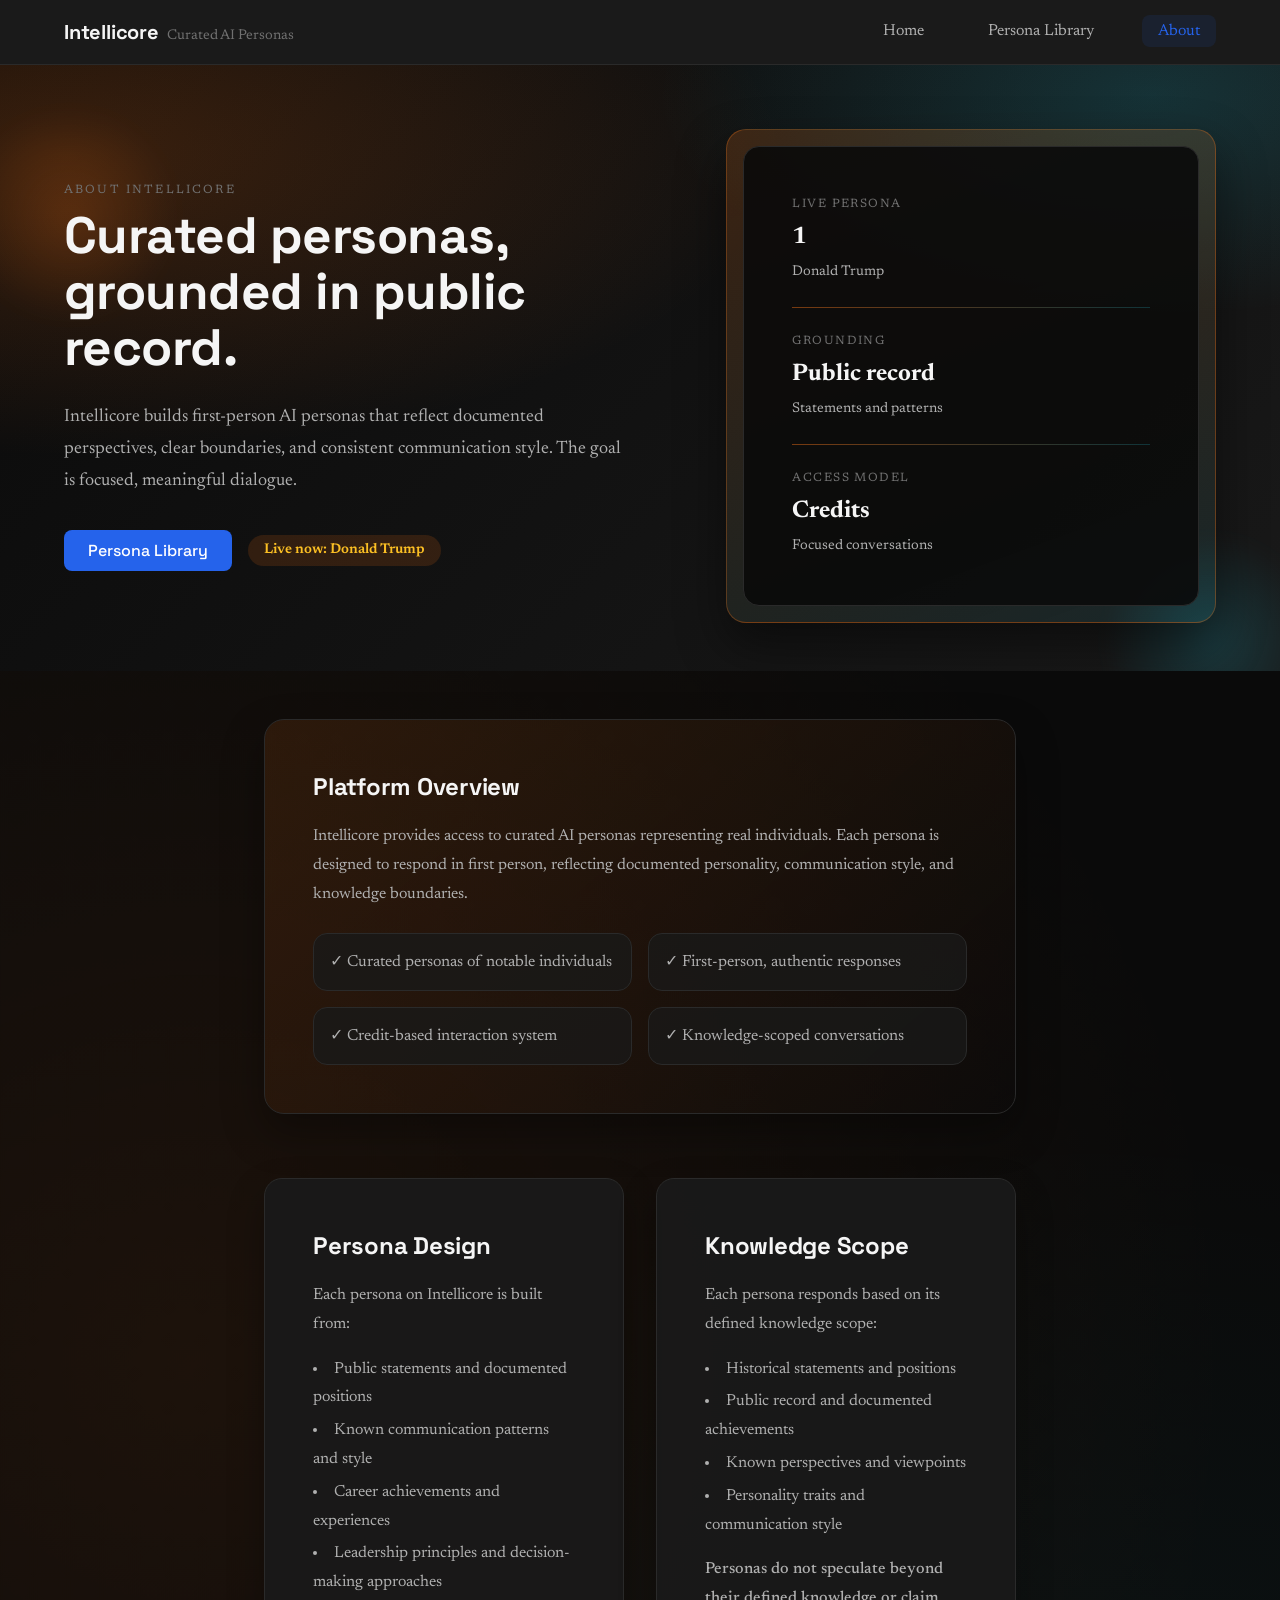
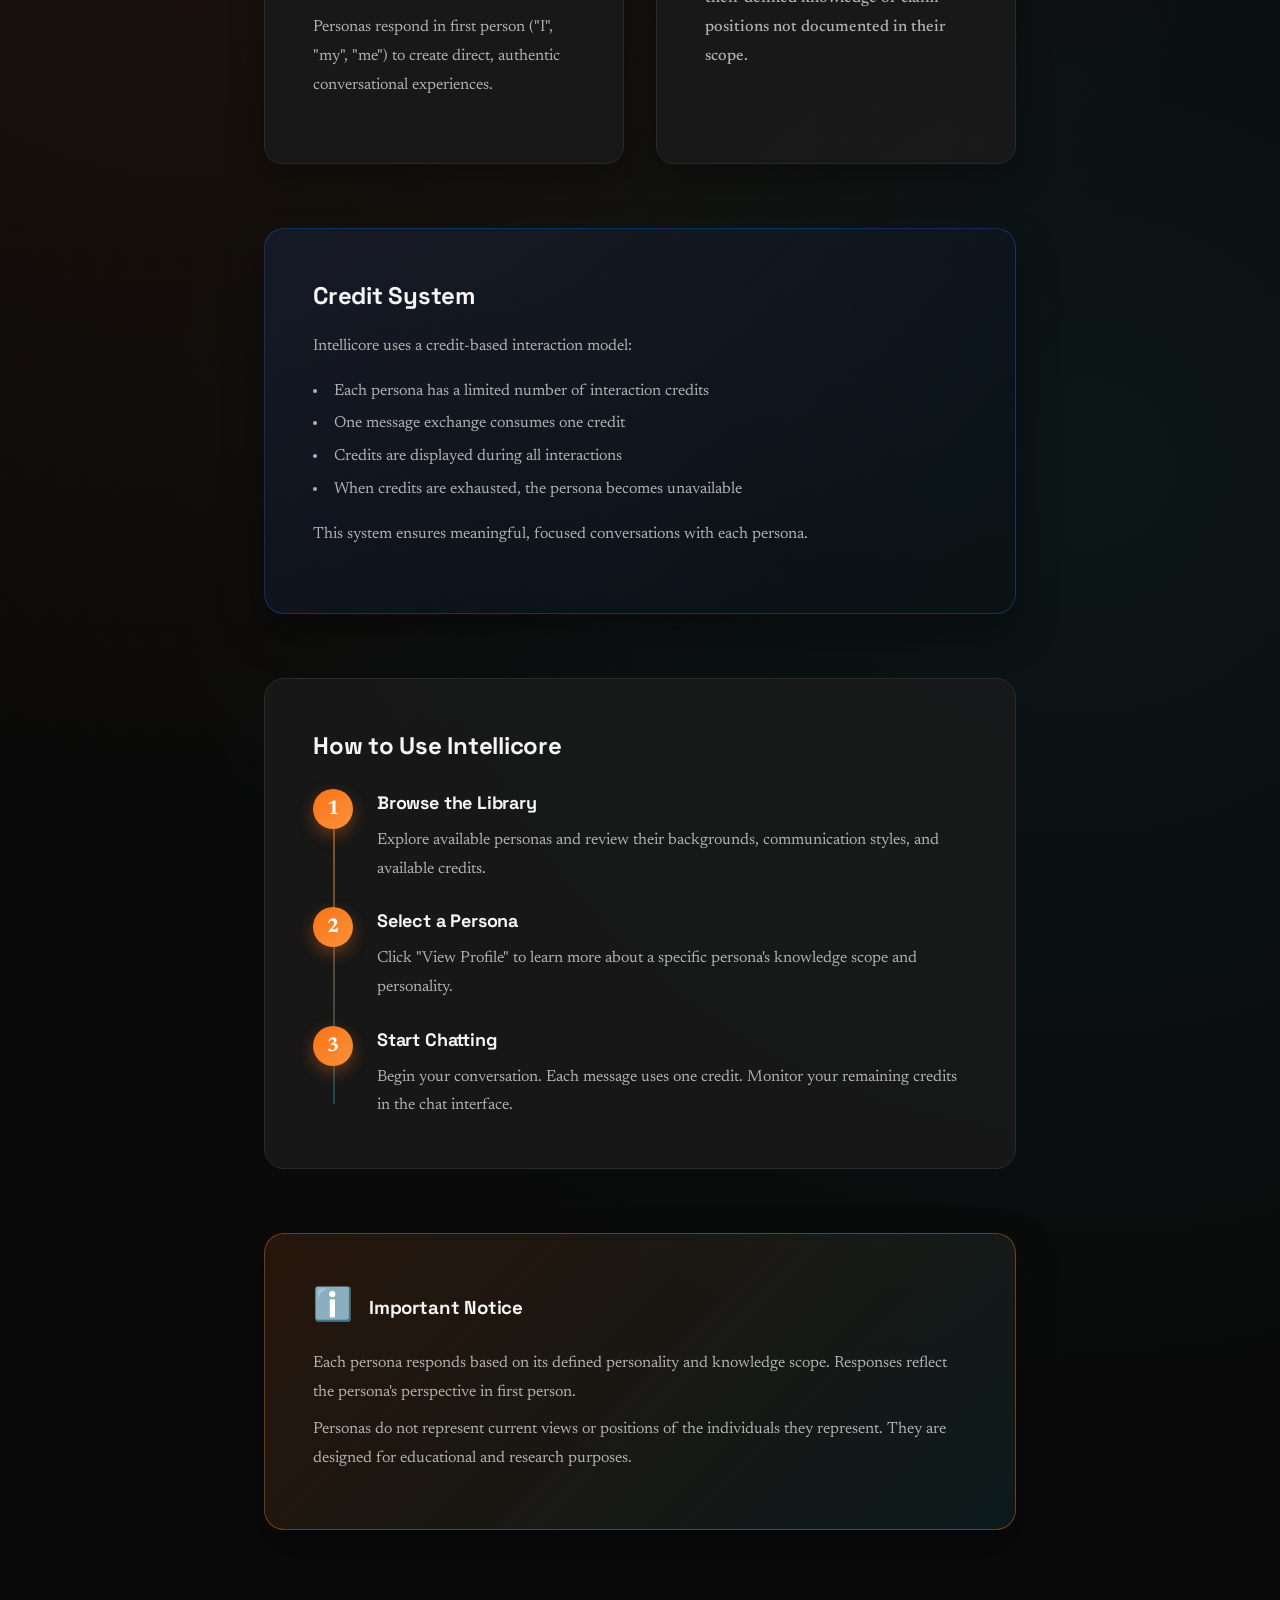
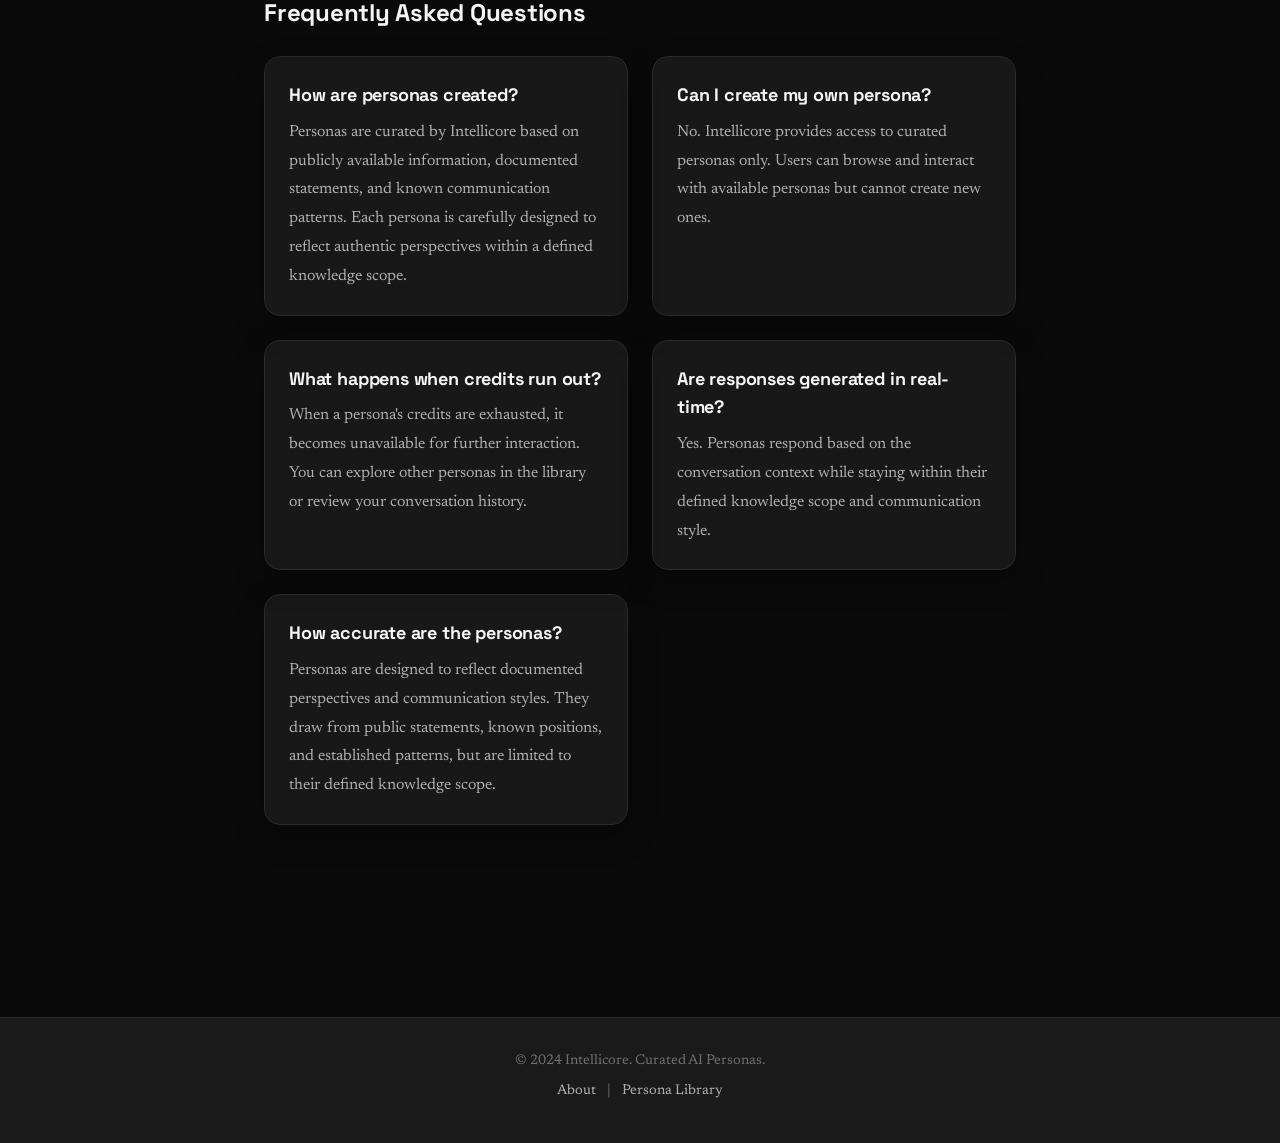
==== commit 073a5c74: "persona changes" ====
--- a/about.html
+++ b/about.html
@@ -4,14 +4,19 @@
     <meta charset="UTF-8">
     <meta name="viewport" content="width=device-width, initial-scale=1.0">
     <title>About - Intellicore</title>
+    <link rel="preconnect" href="https://fonts.googleapis.com">
+    <link rel="preconnect" href="https://fonts.gstatic.com" crossorigin>
+    <link href="https://fonts.googleapis.com/css2?family=Newsreader:opsz,wght@6..72,400;600&family=Space+Grotesk:wght@400;600;700&display=swap" rel="stylesheet">
     <link rel="stylesheet" href="styles.css">
 </head>
-<body>
+<body class="about-page">
     <!-- Navigation -->
     <nav class="navbar">
         <div class="nav-container">
             <div class="nav-brand">
-                <h1 class="logo">Intellicore</h1>
+                <a href="index.html" class="logo-link">
+                    <h1 class="logo">Intellicore</h1>
+                </a>
                 <span class="tagline">Curated AI Personas</span>
             </div>
             <ul class="nav-links">
@@ -22,17 +27,54 @@
         </div>
     </nav>
 
+    <!-- About Hero -->
+    <section class="about-hero">
+        <div class="container about-hero-grid">
+            <div class="about-hero-content reveal delay-1">
+                <p class="about-eyebrow">About Intellicore</p>
+                <h1 class="about-title">Curated personas, grounded in public record.</h1>
+                <p class="about-lede">
+                    Intellicore builds first-person AI personas that reflect documented perspectives, clear boundaries,
+                    and consistent communication style. The goal is focused, meaningful dialogue.
+                </p>
+                <div class="about-hero-actions">
+                    <a href="library.html" class="btn btn-primary">Persona Library</a>
+                    <span class="about-status">Live now: Donald Trump</span>
+                </div>
+            </div>
+            <div class="about-hero-card reveal delay-2">
+                <div class="about-hero-card-inner">
+                    <div class="about-metric">
+                        <span class="metric-label">Live persona</span>
+                        <span class="metric-value">1</span>
+                        <span class="metric-sub">Donald Trump</span>
+                    </div>
+                    <div class="about-divider"></div>
+                    <div class="about-metric">
+                        <span class="metric-label">Grounding</span>
+                        <span class="metric-value">Public record</span>
+                        <span class="metric-sub">Statements and patterns</span>
+                    </div>
+                    <div class="about-divider"></div>
+                    <div class="about-metric">
+                        <span class="metric-label">Access model</span>
+                        <span class="metric-value">Credits</span>
+                        <span class="metric-sub">Focused conversations</span>
+                    </div>
+                </div>
+            </div>
+        </div>
+    </section>
+
     <!-- Page Content -->
-    <section class="content-page">
+    <section class="content-page about-content">
         <div class="container-narrow">
-            <h1 class="page-title">About Intellicore</h1>
-
-            <div class="content-section">
+            <div class="content-section overview-section reveal delay-1">
                 <h2>Platform Overview</h2>
                 <p>
-                    Intellicore provides access to curated AI personas representing real individuals. Each persona 
-                    is carefully designed to respond in first person, reflecting their documented personality, 
-                    communication style, and knowledge base.
+                    Intellicore provides access to curated AI personas representing real individuals. Each persona
+                    is designed to respond in first person, reflecting documented personality, communication style,
+                    and knowledge boundaries.
                 </p>
                 <div class="platform-features">
                     <div class="feature-check">✓ Curated personas of notable individuals</div>
@@ -42,66 +84,71 @@
                 </div>
             </div>
 
-            <div class="content-section">
-                <h2>Persona Design</h2>
-                <p>Each persona on Intellicore is built from:</p>
-                <ul class="content-list">
-                    <li>Public statements and documented positions</li>
-                    <li>Known communication patterns and style</li>
-                    <li>Career achievements and experiences</li>
-                    <li>Leadership principles and decision-making approaches</li>
-                </ul>
-                <p>
-                    Personas respond in first person ("I", "my", "me") to create direct, authentic conversational experiences.
-                </p>
-            </div>
-
-            <div class="content-section">
-                <h2>Knowledge Scope</h2>
-                <p>Each persona responds based on its defined knowledge scope:</p>
-                <ul class="content-list">
-                    <li>Historical statements and positions</li>
-                    <li>Public record and documented achievements</li>
-                    <li>Known perspectives and viewpoints</li>
-                    <li>Personality traits and communication style</li>
-                </ul>
-                <p class="emphasis">
-                    Personas do not speculate beyond their defined knowledge or claim positions not documented in their scope.
-                </p>
-            </div>
-
-            <div class="content-section">
-                <h2>Credit System</h2>
-                <p>Intellicore uses a credit-based interaction model:</p>
-                <ul class="content-list">
-                    <li>Each persona has a limited number of interaction credits</li>
-                    <li>One message exchange consumes one credit</li>
-                    <li>Credits are displayed during all interactions</li>
-                    <li>When credits are exhausted, the persona becomes unavailable</li>
-                </ul>
-                <p>
-                    This system ensures meaningful, focused conversations with each persona.
-                </p>
-            </div>
-
-            <div class="content-section">
+            <div class="content-section duo-section">
+                <div class="duo-grid">
+                    <div class="duo-card reveal delay-1">
+                        <h2>Persona Design</h2>
+                        <p>Each persona on Intellicore is built from:</p>
+                        <ul class="content-list">
+                            <li>Public statements and documented positions</li>
+                            <li>Known communication patterns and style</li>
+                            <li>Career achievements and experiences</li>
+                            <li>Leadership principles and decision-making approaches</li>
+                        </ul>
+                        <p>
+                            Personas respond in first person ("I", "my", "me") to create direct, authentic conversational experiences.
+                        </p>
+                    </div>
+                    <div class="duo-card reveal delay-2">
+                        <h2>Knowledge Scope</h2>
+                        <p>Each persona responds based on its defined knowledge scope:</p>
+                        <ul class="content-list">
+                            <li>Historical statements and positions</li>
+                            <li>Public record and documented achievements</li>
+                            <li>Known perspectives and viewpoints</li>
+                            <li>Personality traits and communication style</li>
+                        </ul>
+                        <p class="emphasis">
+                            Personas do not speculate beyond their defined knowledge or claim positions not documented in their scope.
+                        </p>
+                    </div>
+                </div>
+            </div>
+
+            <div class="content-section credit-section reveal delay-1">
+                <div class="credit-panel">
+                    <h2>Credit System</h2>
+                    <p>Intellicore uses a credit-based interaction model:</p>
+                    <ul class="content-list">
+                        <li>Each persona has a limited number of interaction credits</li>
+                        <li>One message exchange consumes one credit</li>
+                        <li>Credits are displayed during all interactions</li>
+                        <li>When credits are exhausted, the persona becomes unavailable</li>
+                    </ul>
+                    <p>
+                        This system ensures meaningful, focused conversations with each persona.
+                    </p>
+                </div>
+            </div>
+
+            <div class="content-section usage-section reveal delay-1">
                 <h2>How to Use Intellicore</h2>
                 <div class="usage-steps">
-                    <div class="usage-step">
+                    <div class="usage-step reveal delay-1">
                         <div class="step-number">1</div>
                         <div class="step-content">
                             <h3>Browse the Library</h3>
                             <p>Explore available personas and review their backgrounds, communication styles, and available credits.</p>
                         </div>
                     </div>
-                    <div class="usage-step">
+                    <div class="usage-step reveal delay-2">
                         <div class="step-number">2</div>
                         <div class="step-content">
                             <h3>Select a Persona</h3>
                             <p>Click "View Profile" to learn more about a specific persona's knowledge scope and personality.</p>
                         </div>
                     </div>
-                    <div class="usage-step">
+                    <div class="usage-step reveal delay-3">
                         <div class="step-number">3</div>
                         <div class="step-content">
                             <h3>Start Chatting</h3>
@@ -111,7 +158,7 @@
                 </div>
             </div>
 
-            <div class="content-section">
+            <div class="content-section notice-section-alt reveal delay-2">
                 <div class="important-notice">
                     <div class="notice-header">
                         <div class="notice-icon">ℹ️</div>
@@ -119,60 +166,62 @@
                     </div>
                     <div class="notice-body">
                         <p>
-                            Each persona responds based on its defined personality and knowledge scope. 
+                            Each persona responds based on its defined personality and knowledge scope.
                             Responses reflect the persona's perspective in first person.
                         </p>
                         <p>
-                            Personas do not represent current views or positions of the individuals they represent. 
+                            Personas do not represent current views or positions of the individuals they represent.
                             They are designed for educational and research purposes.
                         </p>
                     </div>
                 </div>
             </div>
 
-            <div class="content-section">
+            <div class="content-section faq-section">
                 <h2>Frequently Asked Questions</h2>
-                
-                <div class="faq-item">
-                    <h3>How are personas created?</h3>
-                    <p>
-                        Personas are curated by Intellicore based on publicly available information, documented 
-                        statements, and known communication patterns. Each persona is carefully designed to reflect 
-                        authentic perspectives within a defined knowledge scope.
-                    </p>
-                </div>
-
-                <div class="faq-item">
-                    <h3>Can I create my own persona?</h3>
-                    <p>
-                        No. Intellicore provides access to curated personas only. Users can browse and interact 
-                        with available personas but cannot create new ones.
-                    </p>
-                </div>
-
-                <div class="faq-item">
-                    <h3>What happens when credits run out?</h3>
-                    <p>
-                        When a persona's credits are exhausted, it becomes unavailable for further interaction. 
-                        You can explore other personas in the library or review your conversation history.
-                    </p>
-                </div>
-
-                <div class="faq-item">
-                    <h3>Are responses generated in real-time?</h3>
-                    <p>
-                        Yes. Personas respond based on the conversation context while staying within their 
-                        defined knowledge scope and communication style.
-                    </p>
-                </div>
-
-                <div class="faq-item">
-                    <h3>How accurate are the personas?</h3>
-                    <p>
-                        Personas are designed to reflect documented perspectives and communication styles. 
-                        They draw from public statements, known positions, and established patterns, but are 
-                        limited to their defined knowledge scope.
-                    </p>
+
+                <div class="faq-grid">
+                    <div class="faq-item reveal delay-1">
+                        <h3>How are personas created?</h3>
+                        <p>
+                            Personas are curated by Intellicore based on publicly available information, documented
+                            statements, and known communication patterns. Each persona is carefully designed to reflect
+                            authentic perspectives within a defined knowledge scope.
+                        </p>
+                    </div>
+
+                    <div class="faq-item reveal delay-2">
+                        <h3>Can I create my own persona?</h3>
+                        <p>
+                            No. Intellicore provides access to curated personas only. Users can browse and interact
+                            with available personas but cannot create new ones.
+                        </p>
+                    </div>
+
+                    <div class="faq-item reveal delay-3">
+                        <h3>What happens when credits run out?</h3>
+                        <p>
+                            When a persona's credits are exhausted, it becomes unavailable for further interaction.
+                            You can explore other personas in the library or review your conversation history.
+                        </p>
+                    </div>
+
+                    <div class="faq-item reveal delay-1">
+                        <h3>Are responses generated in real-time?</h3>
+                        <p>
+                            Yes. Personas respond based on the conversation context while staying within their
+                            defined knowledge scope and communication style.
+                        </p>
+                    </div>
+
+                    <div class="faq-item reveal delay-2">
+                        <h3>How accurate are the personas?</h3>
+                        <p>
+                            Personas are designed to reflect documented perspectives and communication styles.
+                            They draw from public statements, known positions, and established patterns, but are
+                            limited to their defined knowledge scope.
+                        </p>
+                    </div>
                 </div>
             </div>
         </div>
--- a/styles.css
+++ b/styles.css
@@ -132,6 +132,13 @@
     gap: var(--spacing-sm);
 }
 
+.logo-link {
+    text-decoration: none;
+    color: inherit;
+    display: inline-flex;
+    align-items: baseline;
+}
+
 .logo {
     font-size: var(--font-size-xl);
     font-weight: 700;
@@ -259,6 +266,23 @@
     gap: var(--spacing-md);
 }
 
+.persona-grid-preview.single-preview {
+    grid-template-columns: 1fr;
+    justify-items: center;
+    align-items: center;
+}
+
+.persona-grid-preview.single-preview .persona-preview-card {
+    width: min(260px, 70vw);
+    padding: var(--spacing-2xl);
+}
+
+.persona-grid-preview.single-preview .preview-avatar {
+    width: 90px;
+    height: 90px;
+    font-size: var(--font-size-2xl);
+}
+
 .persona-preview-card {
     background-color: var(--color-bg-secondary);
     border: 1px solid var(--color-bg-tertiary);
@@ -287,6 +311,24 @@
     font-size: var(--font-size-xl);
     font-weight: 700;
     color: white;
+}
+
+.preview-avatar.trump-preview {
+    background-image: url("OIP.webp"), linear-gradient(135deg, var(--color-accent-trump), #ef4444);
+    background-size: cover, cover;
+    background-position: center, center;
+    background-repeat: no-repeat, no-repeat;
+    color: transparent;
+    font-size: 0;
+    text-indent: -9999px;
+}
+
+.preview-avatar.coming-soon {
+    background: transparent;
+    border: 2px dashed var(--color-bg-tertiary);
+    color: var(--color-text-muted);
+    font-size: var(--font-size-sm);
+    letter-spacing: 0.1em;
 }
 
 /* ===================================
@@ -348,6 +390,16 @@
     margin-bottom: var(--spacing-2xl);
     color: var(--color-text-primary);
     font-weight: 600;
+}
+
+.section-title + .section-subtitle {
+    margin-top: calc(var(--spacing-lg) * -1);
+}
+
+.section-subtitle {
+    text-align: center;
+    color: var(--color-text-secondary);
+    margin-bottom: var(--spacing-2xl);
 }
 
 .steps-container {
@@ -435,7 +487,13 @@
 }
 
 .trump-avatar {
-    background: linear-gradient(135deg, var(--color-accent-trump), #ef4444);
+    background-image: url("OIP.webp"), linear-gradient(135deg, var(--color-accent-trump), #ef4444);
+    background-size: cover, cover;
+    background-position: center, center;
+    background-repeat: no-repeat, no-repeat;
+    color: transparent;
+    font-size: 0;
+    text-indent: -9999px;
 }
 
 .featured-content h2 {
@@ -736,6 +794,11 @@
     color: var(--color-accent-primary);
 }
 
+.credit-indicator.coming-soon {
+    background-color: rgba(245, 158, 11, 0.12);
+    color: var(--color-warning);
+}
+
 .credit-indicator.exhausted {
     background-color: rgba(107, 114, 128, 0.1);
     color: var(--color-locked);
@@ -1192,11 +1255,857 @@
 }
 
 /* ===================================
+   HOME + LIBRARY THEMES
+   =================================== */
+
+.home-page,
+.library-page {
+    --font-family: "Manrope", "Segoe UI", sans-serif;
+    --font-family-display: "Sora", "Trebuchet MS", sans-serif;
+    --color-page-accent: #22d3ee;
+    --color-page-accent-strong: #06b6d4;
+    --color-page-warm: #f97316;
+    --color-page-surface: rgba(18, 18, 18, 0.92);
+}
+
+.home-page h1,
+.home-page h2,
+.home-page h3,
+.library-page h1,
+.library-page h2,
+.library-page h3 {
+    font-family: var(--font-family-display);
+    letter-spacing: -0.015em;
+}
+
+.home-page .btn,
+.library-page .btn {
+    font-family: var(--font-family-display);
+}
+
+.home-page {
+    background-image: radial-gradient(circle at 12% 12%, rgba(34, 211, 238, 0.12), transparent 40%),
+        radial-gradient(circle at 85% 25%, rgba(249, 115, 22, 0.1), transparent 45%);
+}
+
+.library-page {
+    background-image: radial-gradient(circle at 20% 8%, rgba(34, 211, 238, 0.1), transparent 40%),
+        radial-gradient(circle at 80% 25%, rgba(249, 115, 22, 0.12), transparent 45%);
+}
+
+.home-page .navbar,
+.library-page .navbar {
+    background-color: rgba(10, 10, 10, 0.86);
+    border-bottom: 1px solid rgba(255, 255, 255, 0.06);
+    backdrop-filter: blur(10px);
+}
+
+.home-page .nav-links a.active,
+.library-page .nav-links a.active {
+    color: var(--color-page-accent);
+    background-color: rgba(34, 211, 238, 0.12);
+}
+
+/* Home page refinements */
+.home-page .hero {
+    position: relative;
+    overflow: hidden;
+    background: radial-gradient(1200px 500px at 10% 10%, rgba(34, 211, 238, 0.18), transparent 60%),
+        radial-gradient(900px 420px at 90% 15%, rgba(249, 115, 22, 0.16), transparent 55%),
+        linear-gradient(135deg, rgba(10, 10, 10, 0.98) 0%, rgba(22, 22, 22, 0.98) 100%);
+}
+
+.home-page .hero::after {
+    content: "";
+    position: absolute;
+    inset: 0;
+    background-image: linear-gradient(120deg, rgba(255, 255, 255, 0.05) 1px, transparent 1px),
+        linear-gradient(0deg, rgba(255, 255, 255, 0.04) 1px, transparent 1px);
+    background-size: 44px 44px;
+    opacity: 0.18;
+    pointer-events: none;
+}
+
+.home-page .hero-content {
+    position: relative;
+    z-index: 1;
+    animation: reveal-up 0.9s ease both;
+}
+
+.home-page .hero-visual {
+    position: relative;
+    z-index: 1;
+    animation: reveal-up 0.9s ease both;
+    animation-delay: 0.15s;
+}
+
+.home-page .hero-title {
+    font-size: clamp(2.4rem, 2.8vw + 1.2rem, 3.6rem);
+    line-height: 1.1;
+}
+
+.home-page .hero-subtitle {
+    color: rgba(226, 232, 240, 0.78);
+    font-size: var(--font-size-lg);
+}
+
+.home-page .btn-primary {
+    background-color: var(--color-page-accent-strong);
+    box-shadow: 0 16px 30px rgba(6, 182, 212, 0.3);
+}
+
+.home-page .btn-primary:hover {
+    background-color: var(--color-page-accent);
+}
+
+.home-page .persona-preview-card {
+    background-color: rgba(12, 12, 12, 0.8);
+    border: 1px solid rgba(34, 211, 238, 0.35);
+    box-shadow: 0 18px 40px rgba(0, 0, 0, 0.5);
+}
+
+.home-page .value-section {
+    background: linear-gradient(180deg, rgba(16, 16, 16, 0.96), rgba(10, 10, 10, 0.92));
+}
+
+.home-page .value-card {
+    background-color: rgba(18, 18, 18, 0.9);
+    border: 1px solid rgba(34, 211, 238, 0.14);
+    box-shadow: 0 16px 34px rgba(0, 0, 0, 0.35);
+    animation: reveal-up 0.9s ease both;
+}
+
+.home-page .value-card:nth-child(1) {
+    animation-delay: 0.05s;
+}
+
+.home-page .value-card:nth-child(2) {
+    animation-delay: 0.15s;
+}
+
+.home-page .value-card:nth-child(3) {
+    animation-delay: 0.25s;
+}
+
+.home-page .value-icon {
+    color: var(--color-page-accent);
+}
+
+.home-page .how-it-works {
+    background-color: rgba(10, 10, 10, 0.92);
+}
+
+.home-page .step-item {
+    background-color: rgba(20, 20, 20, 0.9);
+    border: 1px solid rgba(255, 255, 255, 0.06);
+}
+
+.home-page .step-number {
+    background: linear-gradient(135deg, var(--color-page-accent), var(--color-page-warm));
+    box-shadow: 0 10px 20px rgba(34, 211, 238, 0.25);
+}
+
+.home-page .step-arrow {
+    color: var(--color-page-accent);
+}
+
+.home-page .featured-section {
+    background: linear-gradient(180deg, rgba(10, 10, 10, 0.95), rgba(20, 20, 20, 0.98));
+}
+
+.home-page .featured-persona {
+    background-color: rgba(12, 12, 12, 0.95);
+    border: 1px solid rgba(249, 115, 22, 0.45);
+    box-shadow: 0 20px 50px rgba(0, 0, 0, 0.45);
+    animation: reveal-up 0.9s ease both;
+    animation-delay: 0.1s;
+}
+
+.home-page .featured-quote {
+    border-left-color: var(--color-page-warm);
+}
+
+.home-page .platform-notice {
+    background-color: rgba(34, 211, 238, 0.08);
+    border: 1px solid rgba(34, 211, 238, 0.35);
+}
+
+/* Library page refinements */
+.library-page .page-header {
+    position: relative;
+    overflow: hidden;
+    background: radial-gradient(1000px 400px at 8% 20%, rgba(34, 211, 238, 0.16), transparent 60%),
+        radial-gradient(800px 420px at 90% 10%, rgba(249, 115, 22, 0.18), transparent 55%),
+        linear-gradient(135deg, rgba(10, 10, 10, 0.98) 0%, rgba(24, 24, 24, 0.98) 100%);
+}
+
+.library-page .page-header::after {
+    content: "";
+    position: absolute;
+    inset: 0;
+    background-image: linear-gradient(140deg, rgba(255, 255, 255, 0.04) 1px, transparent 1px);
+    background-size: 46px 46px;
+    opacity: 0.18;
+    pointer-events: none;
+}
+
+.library-page .page-title {
+    font-size: clamp(2.2rem, 2.6vw + 1rem, 3.2rem);
+}
+
+.library-page .page-subtitle {
+    max-width: 560px;
+    margin: 0 auto;
+}
+
+.library-page .library-featured {
+    background: linear-gradient(180deg, rgba(10, 10, 10, 0.95), rgba(18, 18, 18, 0.9));
+}
+
+.library-page .featured-label {
+    color: var(--color-page-warm);
+}
+
+.library-page .persona-card-large {
+    background-color: rgba(18, 18, 18, 0.95);
+    border: 1px solid rgba(34, 211, 238, 0.2);
+    box-shadow: 0 20px 50px rgba(0, 0, 0, 0.45);
+    animation: reveal-up 0.9s ease both;
+    animation-delay: 0.08s;
+}
+
+.library-page .featured-card {
+    border: 1px solid rgba(249, 115, 22, 0.55);
+}
+
+.library-page .personas-grid-section {
+    background: radial-gradient(circle at 12% 10%, rgba(34, 211, 238, 0.08), transparent 40%),
+        radial-gradient(circle at 90% 35%, rgba(249, 115, 22, 0.08), transparent 45%);
+}
+
+.library-page .persona-card {
+    background-color: rgba(18, 18, 18, 0.92);
+    border: 1px solid rgba(255, 255, 255, 0.08);
+    box-shadow: 0 16px 34px rgba(0, 0, 0, 0.35);
+    animation: reveal-up 0.9s ease both;
+}
+
+.library-page .persona-card.locked {
+    opacity: 0.85;
+}
+
+.library-page .persona-card.coming-soon {
+    border-color: rgba(249, 115, 22, 0.25);
+    overflow: hidden;
+}
+
+.library-page .persona-card.coming-soon::after {
+    content: "";
+    position: absolute;
+    inset: 0;
+    border-radius: var(--border-radius);
+    background: linear-gradient(120deg, rgba(249, 115, 22, 0.06), transparent 60%);
+    opacity: 0.6;
+    pointer-events: none;
+    z-index: 0;
+}
+
+.library-page .persona-card.coming-soon > * {
+    position: relative;
+    z-index: 1;
+}
+
+.library-page .personas-grid .persona-card {
+    position: relative;
+}
+
+.library-page .personas-grid .persona-card:nth-child(1) {
+    animation-delay: 0.05s;
+}
+
+.library-page .personas-grid .persona-card:nth-child(2) {
+    animation-delay: 0.12s;
+}
+
+.library-page .personas-grid .persona-card:nth-child(3) {
+    animation-delay: 0.2s;
+}
+
+.library-page .personas-grid .persona-card:nth-child(4) {
+    animation-delay: 0.28s;
+}
+
+.library-page .personas-grid .persona-card:nth-child(5) {
+    animation-delay: 0.36s;
+}
+
+.library-page .personas-grid .persona-card:nth-child(6) {
+    animation-delay: 0.44s;
+}
+
+/* ===================================
+   PROFILE + CHAT THEMES
+   =================================== */
+
+.profile-page,
+.chat-page {
+    --font-family: "Work Sans", "Segoe UI", sans-serif;
+    --font-family-display: "Fraunces", "Georgia", serif;
+    --color-profile-accent: #f97316;
+    --color-profile-accent-strong: #ea580c;
+    --color-profile-cool: #38bdf8;
+    --color-profile-surface: rgba(18, 18, 18, 0.94);
+}
+
+.profile-page h1,
+.profile-page h2,
+.profile-page h3,
+.chat-page h1,
+.chat-page h2,
+.chat-page h3 {
+    font-family: var(--font-family-display);
+    letter-spacing: -0.012em;
+}
+
+.profile-page .btn,
+.chat-page .btn {
+    font-family: var(--font-family-display);
+}
+
+.profile-page .navbar {
+    background-color: rgba(10, 10, 10, 0.86);
+    border-bottom: 1px solid rgba(255, 255, 255, 0.06);
+    backdrop-filter: blur(10px);
+}
+
+.profile-page .back-nav {
+    background-color: rgba(12, 12, 12, 0.92);
+    border-bottom: 1px solid rgba(255, 255, 255, 0.05);
+}
+
+.profile-page .back-link {
+    color: rgba(226, 232, 240, 0.68);
+}
+
+.profile-page .persona-header {
+    position: relative;
+    overflow: hidden;
+    background: radial-gradient(1100px 420px at 10% 15%, rgba(249, 115, 22, 0.18), transparent 60%),
+        radial-gradient(900px 420px at 90% 20%, rgba(56, 189, 248, 0.12), transparent 60%),
+        linear-gradient(135deg, rgba(10, 10, 10, 0.98) 0%, rgba(24, 24, 24, 0.98) 100%);
+}
+
+.profile-page .persona-header::after {
+    content: "";
+    position: absolute;
+    inset: 0;
+    background-image: linear-gradient(120deg, rgba(255, 255, 255, 0.04) 1px, transparent 1px);
+    background-size: 46px 46px;
+    opacity: 0.2;
+    pointer-events: none;
+}
+
+.profile-page .persona-header-content {
+    position: relative;
+    z-index: 1;
+    grid-template-columns: minmax(0, 260px) minmax(0, 1fr);
+    animation: reveal-up 0.9s ease both;
+}
+
+.profile-page .persona-avatar.xlarge {
+    box-shadow: 0 18px 40px rgba(0, 0, 0, 0.45);
+    border: 2px solid rgba(249, 115, 22, 0.45);
+}
+
+.profile-eyebrow {
+    text-transform: uppercase;
+    letter-spacing: 0.2em;
+    font-size: var(--font-size-xs);
+    color: var(--color-text-muted);
+    margin-bottom: var(--spacing-sm);
+}
+
+.profile-tags {
+    display: flex;
+    flex-wrap: wrap;
+    gap: var(--spacing-sm);
+    margin: var(--spacing-md) 0 var(--spacing-lg);
+}
+
+.profile-tag {
+    padding: var(--spacing-xs) var(--spacing-md);
+    border-radius: 999px;
+    background-color: rgba(249, 115, 22, 0.12);
+    border: 1px solid rgba(249, 115, 22, 0.3);
+    color: #fdba74;
+    font-size: var(--font-size-sm);
+    font-weight: 600;
+}
+
+.profile-page .persona-header-meta {
+    display: flex;
+    flex-wrap: wrap;
+    gap: var(--spacing-md);
+    align-items: center;
+}
+
+.profile-page .credit-badge,
+.profile-page .credit-badge.large {
+    background-color: rgba(249, 115, 22, 0.18);
+    color: #fdba74;
+}
+
+.profile-status {
+    padding: var(--spacing-xs) var(--spacing-md);
+    border-radius: 999px;
+    background-color: rgba(16, 185, 129, 0.16);
+    color: #34d399;
+    font-size: var(--font-size-sm);
+    font-weight: 600;
+}
+
+.profile-actions {
+    margin-top: var(--spacing-lg);
+}
+
+.profile-page .btn-primary {
+    background-color: var(--color-profile-accent-strong);
+    box-shadow: 0 18px 32px rgba(249, 115, 22, 0.35);
+}
+
+.profile-page .btn-primary:hover {
+    background-color: var(--color-profile-accent);
+}
+
+.profile-page .persona-content {
+    background: radial-gradient(circle at 15% 10%, rgba(249, 115, 22, 0.06), transparent 35%),
+        radial-gradient(circle at 90% 30%, rgba(56, 189, 248, 0.08), transparent 40%);
+}
+
+.profile-grid {
+    display: grid;
+    grid-template-columns: minmax(0, 2fr) minmax(0, 1fr);
+    gap: var(--spacing-2xl);
+    align-items: start;
+}
+
+.profile-main {
+    display: grid;
+    gap: var(--spacing-xl);
+}
+
+.profile-page .profile-main .content-section {
+    margin: 0;
+    padding: var(--spacing-2xl);
+    background-color: var(--color-profile-surface);
+    border-radius: 20px;
+    border: 1px solid rgba(255, 255, 255, 0.06);
+    box-shadow: 0 18px 38px rgba(0, 0, 0, 0.35);
+    animation: reveal-up 0.85s ease both;
+}
+
+.profile-page .profile-main .content-section:nth-child(1) {
+    animation-delay: 0.05s;
+}
+
+.profile-page .profile-main .content-section:nth-child(2) {
+    animation-delay: 0.12s;
+}
+
+.profile-page .profile-main .content-section:nth-child(3) {
+    animation-delay: 0.2s;
+}
+
+.profile-page .profile-main .content-section:nth-child(4) {
+    animation-delay: 0.28s;
+}
+
+.profile-page .sample-conversation {
+    display: grid;
+    grid-template-columns: repeat(2, minmax(0, 1fr));
+    gap: var(--spacing-xl);
+    background-color: rgba(12, 12, 12, 0.9);
+    border: 1px solid rgba(249, 115, 22, 0.3);
+}
+
+.profile-page .sample-response blockquote {
+    border-left-color: var(--color-profile-accent);
+    color: rgba(226, 232, 240, 0.78);
+}
+
+.profile-aside {
+    display: grid;
+    gap: var(--spacing-lg);
+}
+
+.profile-card {
+    background-color: rgba(14, 14, 14, 0.92);
+    border: 1px solid rgba(255, 255, 255, 0.08);
+    border-radius: 18px;
+    padding: var(--spacing-xl);
+    box-shadow: 0 18px 36px rgba(0, 0, 0, 0.35);
+    animation: reveal-up 0.85s ease both;
+}
+
+.profile-aside .profile-card:nth-child(1) {
+    animation-delay: 0.08s;
+}
+
+.profile-aside .profile-card:nth-child(2) {
+    animation-delay: 0.16s;
+}
+
+.profile-card h3 {
+    font-size: var(--font-size-lg);
+    margin-bottom: var(--spacing-md);
+    color: var(--color-text-primary);
+}
+
+.profile-list {
+    list-style: none;
+    display: grid;
+    gap: var(--spacing-sm);
+    margin: 0;
+    padding: 0;
+}
+
+.profile-list li {
+    display: grid;
+    gap: var(--spacing-xs);
+    padding-bottom: var(--spacing-sm);
+    border-bottom: 1px solid rgba(255, 255, 255, 0.06);
+}
+
+.profile-list li:last-child {
+    border-bottom: none;
+    padding-bottom: 0;
+}
+
+.profile-list span {
+    text-transform: uppercase;
+    letter-spacing: 0.16em;
+    font-size: var(--font-size-xs);
+    color: var(--color-text-muted);
+}
+
+.profile-list strong {
+    color: var(--color-text-primary);
+    font-weight: 600;
+}
+
+.profile-page .interaction-notice {
+    display: grid;
+    grid-template-columns: auto 1fr;
+    gap: var(--spacing-md);
+    background: linear-gradient(135deg, rgba(249, 115, 22, 0.12), rgba(56, 189, 248, 0.08));
+    border: 1px solid rgba(249, 115, 22, 0.35);
+}
+
+.profile-page .interaction-notice .notice-icon {
+    font-size: 1.6rem;
+}
+
+.profile-page .cta-section {
+    margin-top: var(--spacing-3xl);
+    padding: var(--spacing-2xl);
+    border-radius: 20px;
+    background-color: rgba(14, 14, 14, 0.92);
+    border: 1px solid rgba(249, 115, 22, 0.25);
+    box-shadow: 0 18px 36px rgba(0, 0, 0, 0.35);
+    animation: reveal-up 0.85s ease both;
+    animation-delay: 0.22s;
+}
+
+.chat-page {
+    background: radial-gradient(circle at 15% 10%, rgba(249, 115, 22, 0.12), transparent 35%),
+        radial-gradient(circle at 85% 20%, rgba(56, 189, 248, 0.08), transparent 40%);
+}
+
+.chat-page .chat-header {
+    background-color: rgba(10, 10, 10, 0.88);
+    border-bottom: 1px solid rgba(255, 255, 255, 0.06);
+    backdrop-filter: blur(12px);
+    animation: reveal-up 0.7s ease both;
+}
+
+.chat-page .chat-persona-avatar {
+    border: 1px solid rgba(249, 115, 22, 0.4);
+    box-shadow: 0 10px 24px rgba(0, 0, 0, 0.45);
+}
+
+.chat-page .credit-counter {
+    background-color: rgba(18, 18, 18, 0.9);
+    border: 1px solid rgba(255, 255, 255, 0.06);
+    box-shadow: 0 10px 20px rgba(0, 0, 0, 0.35);
+}
+
+.chat-page #creditCount {
+    color: #fdba74;
+}
+
+.chat-page .messages-container {
+    background: radial-gradient(circle at 50% 0%, rgba(249, 115, 22, 0.07), transparent 35%),
+        rgba(10, 10, 10, 0.96);
+}
+
+.chat-page .messages-area {
+    padding: var(--spacing-2xl) var(--spacing-xl);
+}
+
+.chat-page .chat-welcome {
+    background-color: rgba(14, 14, 14, 0.92);
+    border: 1px solid rgba(249, 115, 22, 0.28);
+    border-radius: 24px;
+    padding: var(--spacing-2xl) var(--spacing-xl);
+    max-width: 680px;
+    margin: 0 auto;
+    box-shadow: 0 22px 48px rgba(0, 0, 0, 0.4);
+    animation: reveal-up 0.8s ease both;
+    animation-delay: 0.1s;
+}
+
+.chat-page .chat-welcome .persona-avatar.large {
+    width: 130px;
+    height: 130px;
+    font-size: 2.4rem;
+}
+
+.chat-page .suggested-questions {
+    display: grid;
+    grid-template-columns: repeat(2, minmax(0, 1fr));
+    gap: var(--spacing-sm);
+}
+
+.chat-page .suggestion-btn {
+    background-color: rgba(20, 20, 20, 0.95);
+    border: 1px solid rgba(255, 255, 255, 0.08);
+    color: rgba(226, 232, 240, 0.78);
+    box-shadow: 0 12px 22px rgba(0, 0, 0, 0.28);
+}
+
+.chat-page .suggestion-btn:hover {
+    border-color: rgba(249, 115, 22, 0.45);
+    color: #fff;
+}
+
+.chat-page .message-content {
+    background-color: rgba(18, 18, 18, 0.92);
+    border: 1px solid rgba(255, 255, 255, 0.06);
+}
+
+.chat-page .persona-message .message-content {
+    background-color: rgba(24, 24, 24, 0.95);
+    border-color: rgba(249, 115, 22, 0.25);
+}
+
+.chat-page .user-message .message-content {
+    background: linear-gradient(135deg, #f97316, #ef4444);
+    border: none;
+    box-shadow: 0 12px 24px rgba(249, 115, 22, 0.3);
+}
+
+.chat-page .chat-input-area {
+    background-color: rgba(10, 10, 10, 0.92);
+    border-top: 1px solid rgba(255, 255, 255, 0.06);
+    box-shadow: 0 -12px 30px rgba(0, 0, 0, 0.5);
+    animation: reveal-up 0.8s ease both;
+    animation-delay: 0.2s;
+}
+
+.chat-page .message-input {
+    background-color: rgba(20, 20, 20, 0.9);
+    border: 1px solid rgba(255, 255, 255, 0.08);
+}
+
+.chat-page .message-input:focus {
+    border-color: rgba(249, 115, 22, 0.6);
+    box-shadow: 0 0 0 2px rgba(249, 115, 22, 0.2);
+}
+
+.chat-page .send-button {
+    background-color: var(--color-profile-accent-strong);
+    box-shadow: 0 12px 24px rgba(249, 115, 22, 0.35);
+}
+
+.chat-page .send-button:hover {
+    background-color: var(--color-profile-accent);
+}
+
+/* ===================================
    ABOUT PAGE
    =================================== */
 
+.about-page {
+    --color-about-accent: #f97316;
+    --color-about-accent-soft: rgba(249, 115, 22, 0.18);
+    --color-about-cool: #22d3ee;
+    --font-family: "Newsreader", "Georgia", serif;
+    --font-family-display: "Space Grotesk", "Trebuchet MS", sans-serif;
+}
+
+.about-page h1,
+.about-page h2,
+.about-page h3 {
+    font-family: var(--font-family-display);
+    letter-spacing: -0.01em;
+}
+
+.about-page .btn {
+    font-family: var(--font-family-display);
+}
+
+.about-hero {
+    position: relative;
+    padding: var(--spacing-3xl) 0 var(--spacing-2xl);
+    background: radial-gradient(1200px 500px at 5% 15%, rgba(249, 115, 22, 0.2), transparent 60%),
+        radial-gradient(900px 400px at 90% 5%, rgba(34, 211, 238, 0.16), transparent 55%),
+        linear-gradient(135deg, rgba(10, 10, 10, 0.95) 0%, rgba(26, 26, 26, 0.95) 100%);
+    overflow: hidden;
+}
+
+.about-hero::before,
+.about-hero::after {
+    content: "";
+    position: absolute;
+    width: 220px;
+    height: 220px;
+    border-radius: 50%;
+    opacity: 0.4;
+    filter: blur(10px);
+    z-index: 0;
+}
+
+.about-hero::before {
+    background: radial-gradient(circle, rgba(249, 115, 22, 0.5), transparent 70%);
+    top: 40px;
+    left: -40px;
+}
+
+.about-hero::after {
+    background: radial-gradient(circle, rgba(34, 211, 238, 0.45), transparent 70%);
+    bottom: -80px;
+    right: -40px;
+}
+
+.about-hero-grid {
+    display: grid;
+    grid-template-columns: minmax(0, 1.1fr) minmax(0, 0.9fr);
+    gap: var(--spacing-3xl);
+    align-items: center;
+    position: relative;
+    z-index: 1;
+}
+
+.about-hero-content {
+    max-width: 620px;
+}
+
+.about-eyebrow {
+    text-transform: uppercase;
+    letter-spacing: 0.18em;
+    font-size: var(--font-size-xs);
+    color: var(--color-text-muted);
+    margin-bottom: var(--spacing-sm);
+}
+
+.about-title {
+    font-size: clamp(2rem, 2.6vw + 1.2rem, 3.2rem);
+    line-height: 1.1;
+    margin-bottom: var(--spacing-lg);
+}
+
+.about-lede {
+    font-size: var(--font-size-lg);
+    color: var(--color-text-secondary);
+    line-height: 1.8;
+    margin-bottom: var(--spacing-xl);
+    max-width: 560px;
+}
+
+.about-hero-actions {
+    display: flex;
+    flex-wrap: wrap;
+    gap: var(--spacing-md);
+    align-items: center;
+}
+
+.about-status {
+    display: inline-flex;
+    align-items: center;
+    gap: var(--spacing-xs);
+    padding: var(--spacing-xs) var(--spacing-md);
+    border-radius: 999px;
+    background-color: rgba(249, 115, 22, 0.15);
+    color: #fbbf24;
+    font-size: var(--font-size-sm);
+    font-weight: 600;
+}
+
+.about-hero-card {
+    border-radius: 20px;
+    padding: var(--spacing-md);
+    background: linear-gradient(160deg, rgba(249, 115, 22, 0.18), rgba(34, 211, 238, 0.08));
+    border: 1px solid rgba(249, 115, 22, 0.3);
+    box-shadow: 0 22px 50px rgba(0, 0, 0, 0.45);
+}
+
+.about-hero-card-inner {
+    background-color: rgba(10, 10, 10, 0.9);
+    border: 1px solid var(--color-bg-tertiary);
+    border-radius: 16px;
+    padding: var(--spacing-2xl);
+    display: grid;
+    gap: var(--spacing-lg);
+}
+
+.about-metric {
+    display: grid;
+    gap: var(--spacing-xs);
+}
+
+.metric-label {
+    text-transform: uppercase;
+    letter-spacing: 0.12em;
+    font-size: var(--font-size-xs);
+    color: var(--color-text-muted);
+}
+
+.metric-value {
+    font-size: var(--font-size-2xl);
+    font-weight: 700;
+    color: var(--color-text-primary);
+}
+
+.metric-sub {
+    color: var(--color-text-secondary);
+    font-size: var(--font-size-sm);
+}
+
+.about-divider {
+    height: 1px;
+    background: linear-gradient(90deg, rgba(249, 115, 22, 0.45), rgba(34, 211, 238, 0.2));
+}
+
 .content-page {
     padding: var(--spacing-2xl) 0 var(--spacing-3xl);
+}
+
+.about-content {
+    position: relative;
+    background-image: radial-gradient(circle at 15% 20%, rgba(249, 115, 22, 0.08), transparent 35%),
+        radial-gradient(circle at 85% 40%, rgba(34, 211, 238, 0.06), transparent 40%);
+}
+
+.about-content .content-section {
+    margin-bottom: var(--spacing-3xl);
+}
+
+.overview-section {
+    background: linear-gradient(140deg, rgba(249, 115, 22, 0.12), rgba(10, 10, 10, 0.2));
+    border: 1px solid var(--color-bg-tertiary);
+    border-radius: 20px;
+    padding: var(--spacing-2xl);
+    box-shadow: 0 18px 40px rgba(0, 0, 0, 0.35);
 }
 
 .content-section h2 {
@@ -1223,16 +2132,20 @@
 }
 
 .platform-features {
-    background-color: var(--color-bg-secondary);
-    padding: var(--spacing-lg);
-    border-radius: var(--border-radius);
-    margin-top: var(--spacing-md);
+    display: grid;
+    grid-template-columns: repeat(auto-fit, minmax(220px, 1fr));
+    gap: var(--spacing-md);
+    margin-top: var(--spacing-lg);
 }
 
 .feature-check {
-    color: var(--color-text-secondary);
-    margin-bottom: var(--spacing-sm);
+    background-color: rgba(26, 26, 26, 0.8);
+    border: 1px solid var(--color-bg-tertiary);
+    border-radius: 14px;
+    padding: var(--spacing-md);
+    color: var(--color-text-secondary);
     font-size: var(--font-size-base);
+    line-height: 1.5;
 }
 
 .emphasis {
@@ -1240,20 +2153,65 @@
     color: var(--color-text-primary);
 }
 
+.duo-grid {
+    display: grid;
+    grid-template-columns: repeat(auto-fit, minmax(280px, 1fr));
+    gap: var(--spacing-xl);
+}
+
+.duo-card {
+    background-color: rgba(26, 26, 26, 0.9);
+    border: 1px solid var(--color-bg-tertiary);
+    border-radius: 18px;
+    padding: var(--spacing-2xl);
+    box-shadow: 0 16px 36px rgba(0, 0, 0, 0.3);
+}
+
+.credit-panel {
+    background: linear-gradient(135deg, rgba(37, 99, 235, 0.12), rgba(10, 10, 10, 0.2));
+    border: 1px solid rgba(37, 99, 235, 0.35);
+    border-radius: 20px;
+    padding: var(--spacing-2xl);
+    box-shadow: 0 18px 40px rgba(0, 0, 0, 0.35);
+}
+
+.usage-section {
+    background-color: rgba(26, 26, 26, 0.85);
+    border: 1px solid var(--color-bg-tertiary);
+    border-radius: 20px;
+    padding: var(--spacing-2xl);
+}
+
 .usage-steps {
     margin-top: var(--spacing-lg);
+    display: grid;
+    gap: var(--spacing-lg);
+    position: relative;
+}
+
+.usage-steps::before {
+    content: "";
+    position: absolute;
+    left: 20px;
+    top: 16px;
+    bottom: 16px;
+    width: 2px;
+    background: linear-gradient(180deg, rgba(249, 115, 22, 0.6), rgba(34, 211, 238, 0.25));
 }
 
 .usage-step {
-    display: flex;
+    display: grid;
+    grid-template-columns: 40px 1fr;
     gap: var(--spacing-lg);
-    margin-bottom: var(--spacing-xl);
+    align-items: start;
 }
 
 .usage-step .step-number {
     width: 40px;
     height: 40px;
     flex-shrink: 0;
+    background: linear-gradient(135deg, var(--color-about-accent), #fb923c);
+    box-shadow: 0 6px 16px rgba(249, 115, 22, 0.35);
 }
 
 .step-content h3 {
@@ -1267,11 +2225,12 @@
 }
 
 .important-notice {
-    background-color: rgba(37, 99, 235, 0.1);
-    border: 1px solid var(--color-accent-primary);
-    border-radius: var(--border-radius);
-    padding: var(--spacing-xl);
+    background: linear-gradient(135deg, rgba(249, 115, 22, 0.12), rgba(34, 211, 238, 0.08));
+    border: 1px solid rgba(249, 115, 22, 0.4);
+    border-radius: 20px;
+    padding: var(--spacing-2xl);
     margin-top: var(--spacing-lg);
+    box-shadow: 0 18px 40px rgba(0, 0, 0, 0.35);
 }
 
 .notice-header {
@@ -1290,11 +2249,19 @@
     margin-bottom: var(--spacing-sm);
 }
 
+.faq-grid {
+    display: grid;
+    grid-template-columns: repeat(auto-fit, minmax(280px, 1fr));
+    gap: var(--spacing-lg);
+    margin-top: var(--spacing-lg);
+}
+
 .faq-item {
-    background-color: var(--color-bg-secondary);
+    background-color: rgba(26, 26, 26, 0.9);
     padding: var(--spacing-lg);
-    border-radius: var(--border-radius);
-    margin-bottom: var(--spacing-md);
+    border-radius: 16px;
+    border: 1px solid var(--color-bg-tertiary);
+    box-shadow: 0 12px 30px rgba(0, 0, 0, 0.25);
 }
 
 .faq-item h3 {
@@ -1305,6 +2272,57 @@
 
 .faq-item p {
     margin: 0;
+}
+
+.about-page .reveal {
+    opacity: 0;
+    transform: translateY(16px);
+    animation: reveal-up 0.8s ease forwards;
+}
+
+.about-page .reveal.delay-1 {
+    animation-delay: 0.05s;
+}
+
+.about-page .reveal.delay-2 {
+    animation-delay: 0.18s;
+}
+
+.about-page .reveal.delay-3 {
+    animation-delay: 0.3s;
+}
+
+@keyframes reveal-up {
+    from {
+        opacity: 0;
+        transform: translateY(16px);
+    }
+    to {
+        opacity: 1;
+        transform: translateY(0);
+    }
+}
+
+@media (prefers-reduced-motion: reduce) {
+    .about-page .reveal,
+    .home-page .hero-content,
+    .home-page .hero-visual,
+    .home-page .value-card,
+    .home-page .featured-persona,
+    .library-page .page-header,
+    .library-page .persona-card-large,
+    .library-page .persona-card,
+    .profile-page .persona-header-content,
+    .profile-page .profile-main .content-section,
+    .profile-page .profile-card,
+    .profile-page .cta-section,
+    .chat-page .chat-header,
+    .chat-page .chat-welcome,
+    .chat-page .chat-input-area {
+        animation: none;
+        opacity: 1;
+        transform: none;
+    }
 }
 
 /* ===================================
@@ -1367,6 +2385,59 @@
     .message-wrapper,
     .user-message .message-content {
         max-width: 85%;
+    }
+
+    .about-hero-grid {
+        grid-template-columns: 1fr;
+    }
+
+    .about-hero-card {
+        order: -1;
+    }
+
+    .usage-steps::before {
+        left: 16px;
+    }
+
+    .usage-step {
+        grid-template-columns: 32px 1fr;
+    }
+
+    .usage-step .step-number {
+        width: 32px;
+        height: 32px;
+        font-size: var(--font-size-base);
+    }
+
+    .profile-page .persona-header-content {
+        grid-template-columns: 1fr;
+        text-align: center;
+    }
+
+    .profile-page .profile-tags,
+    .profile-page .persona-header-meta,
+    .profile-page .profile-actions {
+        justify-content: center;
+    }
+
+    .profile-grid {
+        grid-template-columns: 1fr;
+    }
+
+    .profile-page .sample-conversation {
+        grid-template-columns: 1fr;
+    }
+
+    .chat-page .messages-area {
+        padding: var(--spacing-xl);
+    }
+
+    .chat-page .chat-welcome {
+        padding: var(--spacing-xl);
+    }
+
+    .chat-page .suggested-questions {
+        grid-template-columns: 1fr;
     }
 }
 
